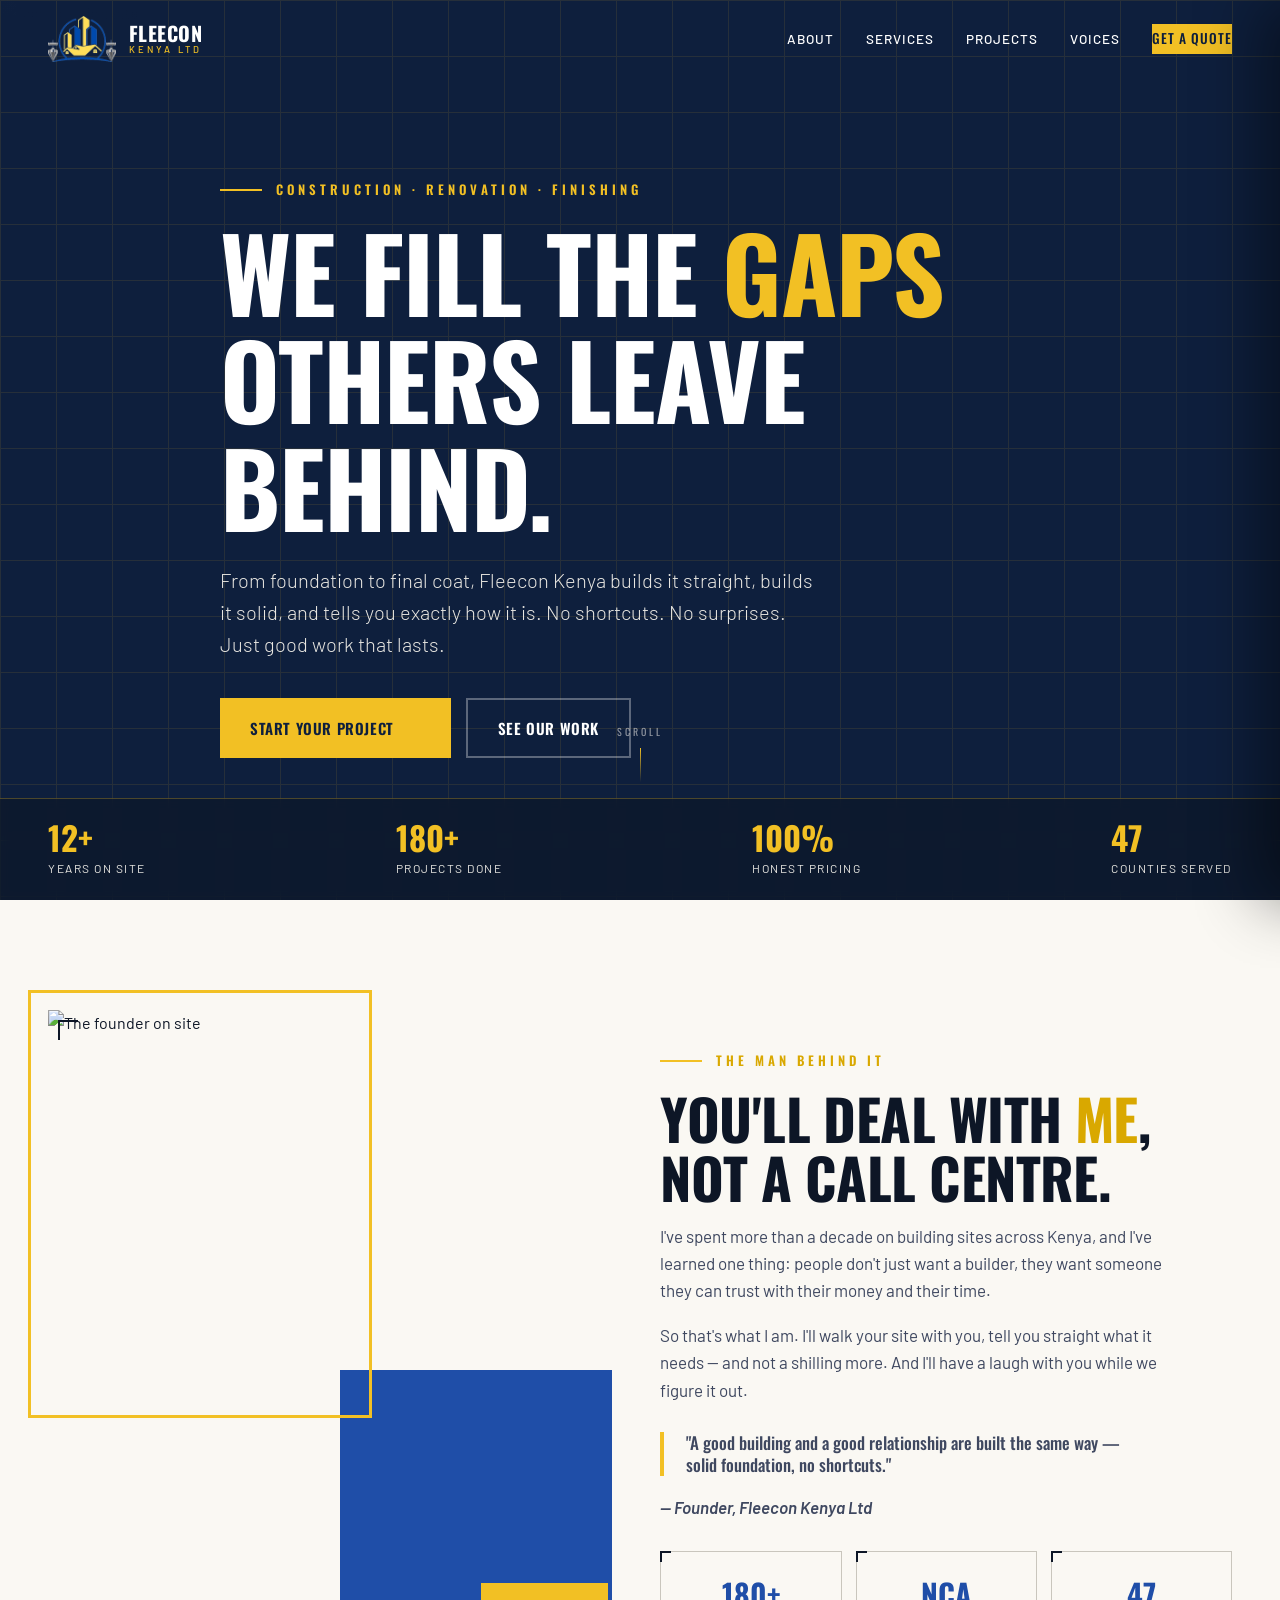
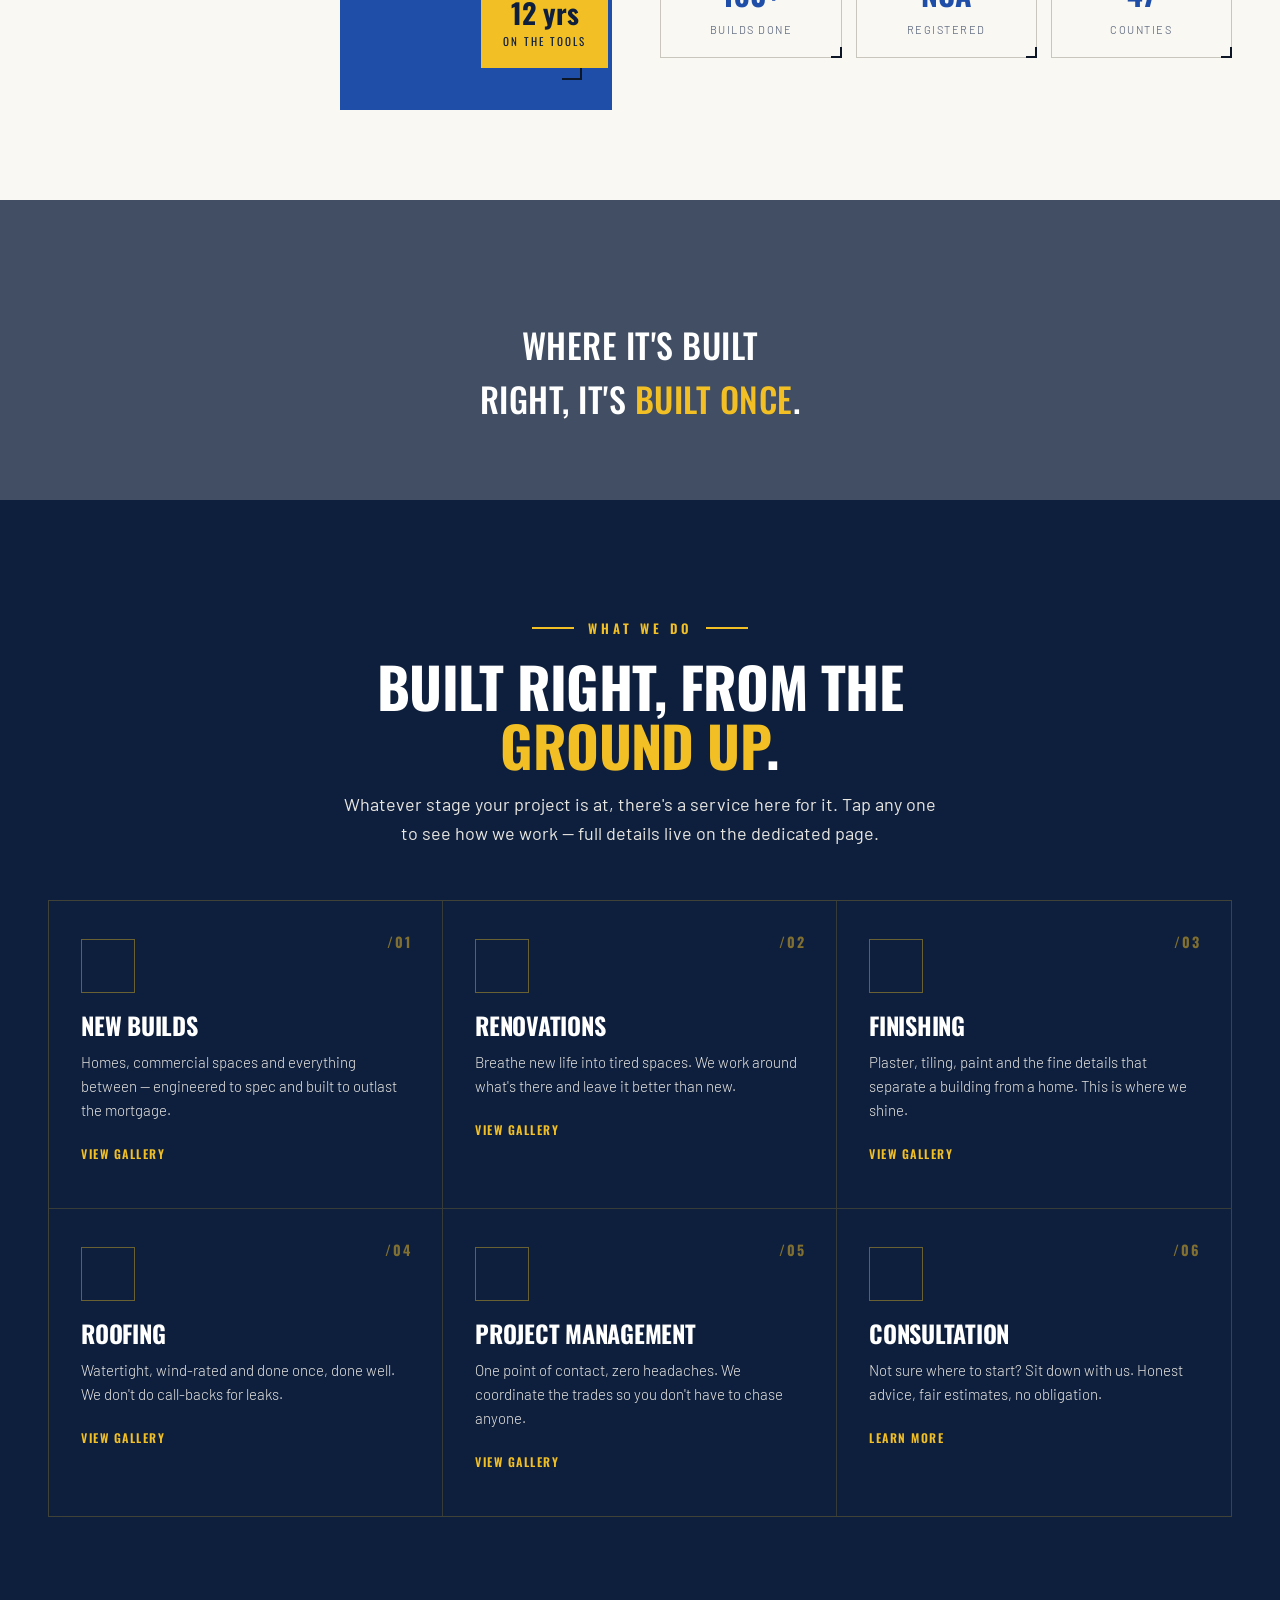
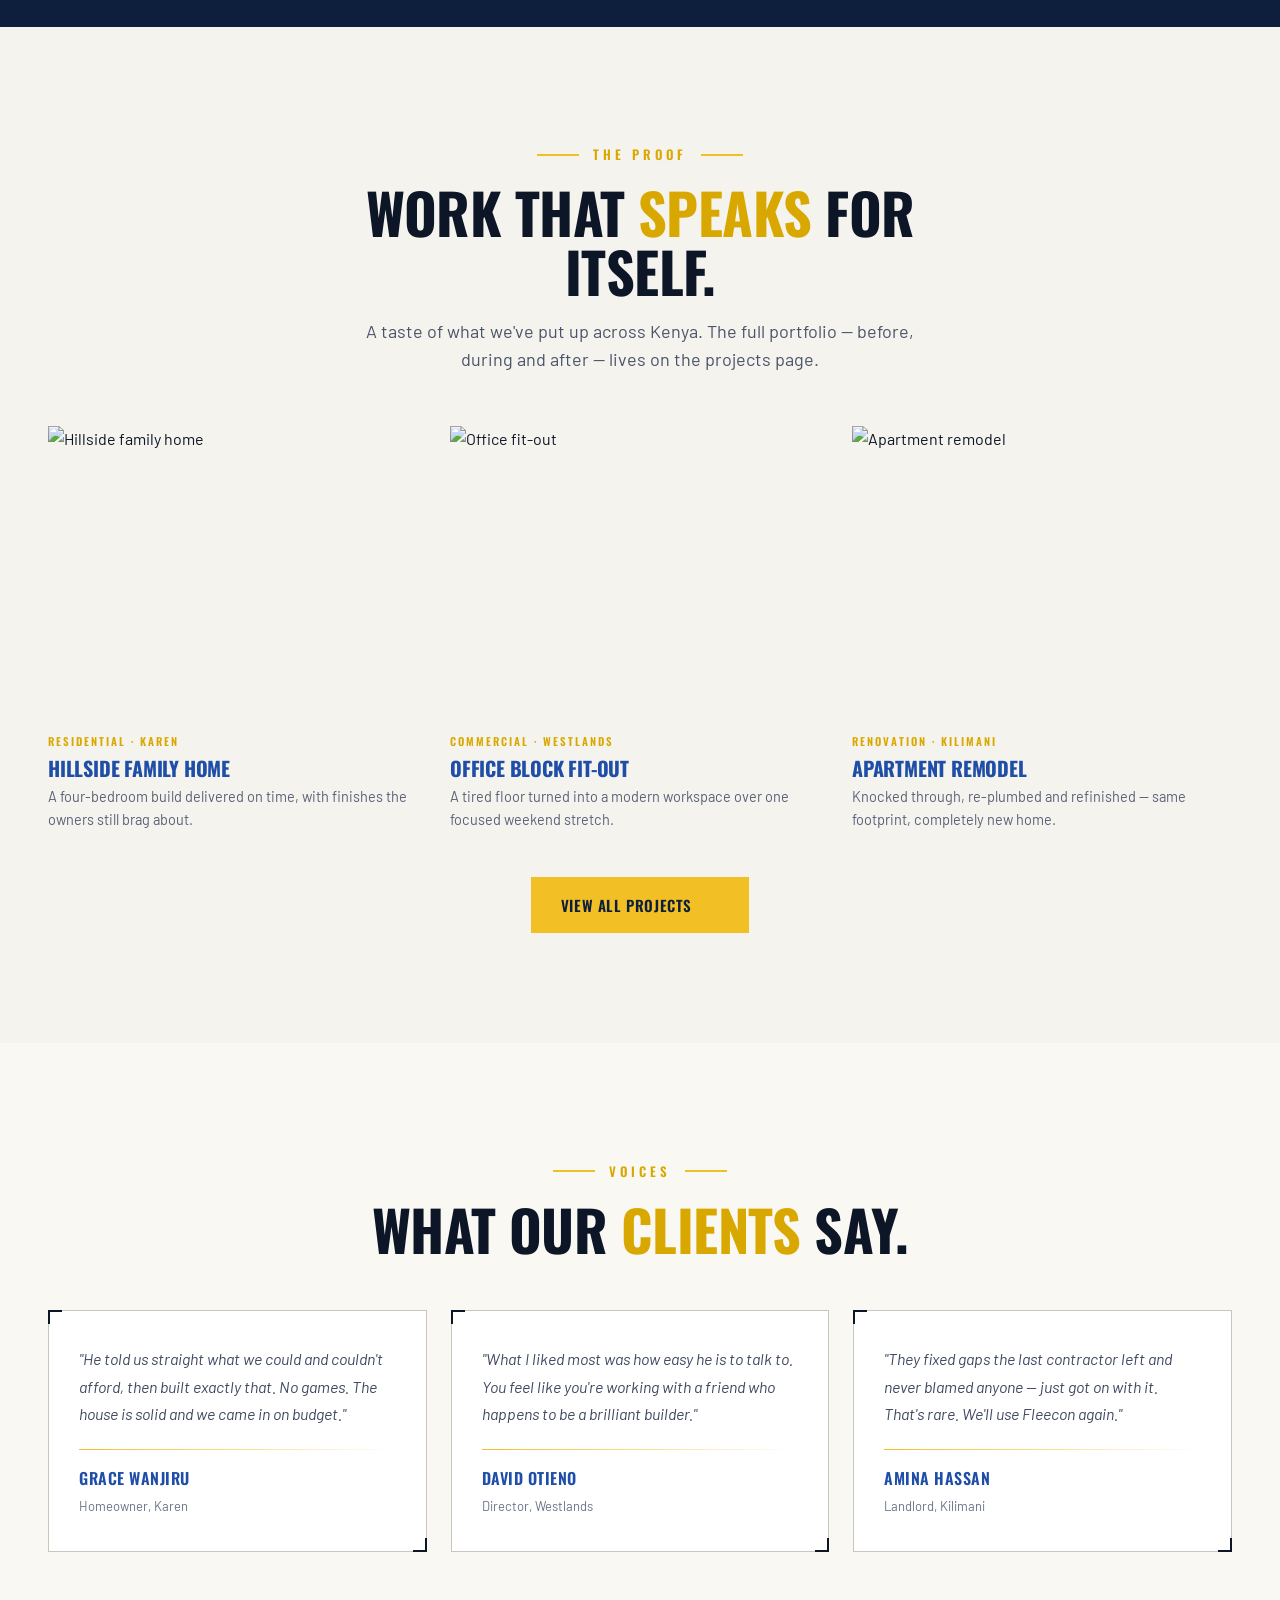
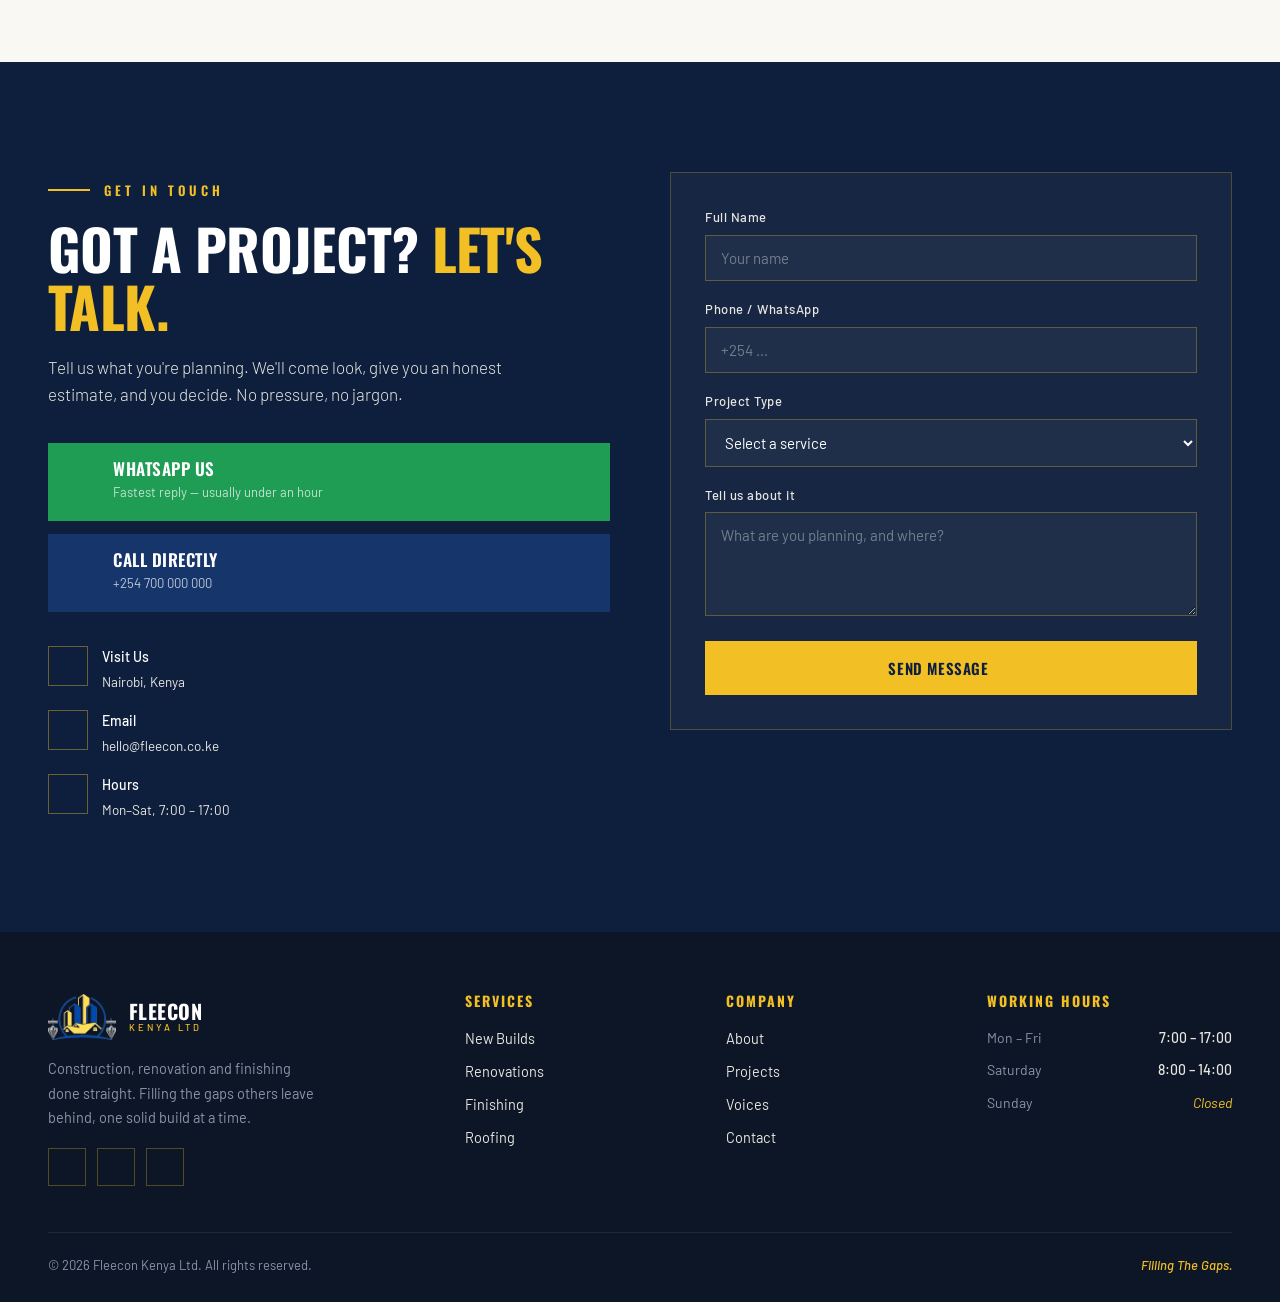
==== index.html @ 3cc04056 "Initial commit: landing page + new-builds service page" ====
<!DOCTYPE html>
<html lang="en">
<head>
  <meta charset="UTF-8">
  <meta name="viewport" content="width=device-width, initial-scale=1.0">
  <title>Fleecon Kenya Ltd — Filling The Gaps</title>
  <meta name="description" content="Fleecon Kenya Ltd — construction, renovation and finishing contractors across Kenya. We fill the gaps others leave behind.">

  <link rel="icon" type="image/png" href="assets/images/logo/logo-emblem.png">

  <!-- Fonts -->
  <link rel="preconnect" href="https://fonts.googleapis.com">
  <link rel="preconnect" href="https://fonts.gstatic.com" crossorigin>
  <link href="https://fonts.googleapis.com/css2?family=Oswald:wght@400;500;600;700&family=Barlow:ital,wght@0,300;0,400;0,500;0,600;1,400;1,500&display=swap" rel="stylesheet">

  <!-- Stylesheets -->
  <link rel="stylesheet" href="assets/css/main.css">
  <link rel="stylesheet" href="assets/css/home.css">
  <link rel="stylesheet" href="assets/css/form.css">
</head>
<body>

<!-- ============ NAV ============ -->
<header id="hdr">
  <nav class="nav">
    <a href="index.html" class="logo">
      <img src="assets/images/logo/logo-emblem.png" alt="Fleecon Kenya Ltd">
      <span class="logo-txt">Fleecon<span>Kenya Ltd</span></span>
    </a>
    <div class="nav-links">
      <a href="#about">About</a>
      <a href="#services">Services</a>
      <a href="#projects">Projects</a>
      <a href="#testimonials">Voices</a>
      <a href="#contact" class="nav-cta">Get a Quote</a>
    </div>
    <button class="burger" id="burger" aria-label="Menu"><i data-lucide="menu"></i></button>
  </nav>
</header>

<!-- ============ MOBILE MENU ============ -->
<div class="mobile-menu" id="mm">
  <button class="close" id="mmClose" aria-label="Close"><i data-lucide="x"></i></button>
  <a href="#about">About</a>
  <a href="#services">Services</a>
  <a href="#projects">Projects</a>
  <a href="#testimonials">Voices</a>
  <a href="#contact">Get a Quote</a>
  <p class="mm-tag">"Filling the gaps."</p>
</div>

<!-- ============ HERO ============ -->
<section class="hero">
  <div class="hero-bg">
    <img src="https://images.unsplash.com/photo-1503387762-592deb58ef4e?q=80&w=2000&auto=format&fit=crop" alt="Construction site">
  </div>
  <div class="hero-grid"></div>
  <div class="wrap hero-inner">
    <span class="eyebrow light reveal">Construction · Renovation · Finishing</span>
    <h1 class="reveal">We fill the <em>gaps</em> others leave behind.</h1>
    <p class="reveal">From foundation to final coat, Fleecon Kenya builds it straight, builds it solid, and tells you exactly how it is. No shortcuts. No surprises. Just good work that lasts.</p>
    <div class="hero-actions reveal">
      <a href="#contact" class="btn btn-gold">Start Your Project <i data-lucide="arrow-right" style="width:17px;height:17px"></i></a>
      <a href="#projects" class="btn btn-ghost">See Our Work</a>
    </div>
  </div>
  <div class="scroll-ind"><span>Scroll</span><i></i></div>
  <div class="hero-stats">
    <div class="wrap">
      <div class="stat"><b>12+</b><span>Years on site</span></div>
      <div class="stat"><b>180+</b><span>Projects done</span></div>
      <div class="stat"><b>100%</b><span>Honest pricing</span></div>
      <div class="stat"><b>47</b><span>Counties served</span></div>
    </div>
  </div>
</section>

<!-- ============ ABOUT ============ -->
<section class="about" id="about">
  <div class="wrap">
    <div class="about-grid">
      <div class="about-photo reveal">
        <div class="corner-frame">
          <img src="https://images.unsplash.com/photo-1581092580497-e0d23cbdf1dc?q=80&w=900&auto=format&fit=crop" alt="The founder on site">
        </div>
        <div class="about-badge"><b>12 yrs</b><span>On the tools</span></div>
      </div>
      <div class="about-text reveal">
        <span class="eyebrow">The Man Behind It</span>
        <h2 class="sec-title">You'll deal with <em>me</em>, not a call centre.</h2>
        <p>I've spent more than a decade on building sites across Kenya, and I've learned one thing: people don't just want a builder, they want someone they can trust with their money and their time.</p>
        <p>So that's what I am. I'll walk your site with you, tell you straight what it needs — and not a shilling more. And I'll have a laugh with you while we figure it out.</p>
        <p class="quote">"A good building and a good relationship are built the same way — solid foundation, no shortcuts."</p>
        <p class="sign">— Founder, Fleecon Kenya Ltd</p>
        <div class="about-stats">
          <div class="about-stat"><b>180+</b><span>Builds done</span></div>
          <div class="about-stat"><b>NCA</b><span>Registered</span></div>
          <div class="about-stat"><b>47</b><span>Counties</span></div>
        </div>
      </div>
    </div>
  </div>
</section>

<!-- ============ PARALLAX QUOTE ============ -->
<div class="parallax">
  <div class="parallax-inner">
    <i data-lucide="hard-hat" class="orn" style="width:30px;height:30px"></i>
    <p>Where it's built right, it's <em>built once</em>.</p>
  </div>
</div>

<!-- ============ SERVICES ============ -->
<section class="services" id="services">
  <div class="wrap">
    <div class="sec-head center reveal">
      <span class="eyebrow center light">What We Do</span>
      <h2 class="sec-title">Built right, from the <em>ground up</em>.</h2>
      <p class="sec-lead">Whatever stage your project is at, there's a service here for it. Tap any one to see how we work — full details live on the dedicated page.</p>
    </div>
    <div class="svc-grid">
      <a href="services/new-builds.html" class="svc reveal">
        <div class="svc-photo" style="background-image:url('https://images.unsplash.com/photo-1503387762-592deb58ef4e?q=80&w=900&auto=format&fit=crop')"></div>
        <div class="svc-num">/01</div>
        <div class="svc-inner"><div class="svc-icon"><i data-lucide="building-2"></i></div><h3>New Builds</h3><p>Homes, commercial spaces and everything between — engineered to spec and built to outlast the mortgage.</p><span class="svc-link">View Gallery <i data-lucide="arrow-right" style="width:14px;height:14px"></i></span></div>
      </a>
      <a href="services/renovations.html" class="svc reveal">
        <div class="svc-photo" style="background-image:url('https://images.unsplash.com/photo-1581094794329-c8112a89af12?q=80&w=900&auto=format&fit=crop')"></div>
        <div class="svc-num">/02</div>
        <div class="svc-inner"><div class="svc-icon"><i data-lucide="hammer"></i></div><h3>Renovations</h3><p>Breathe new life into tired spaces. We work around what's there and leave it better than new.</p><span class="svc-link">View Gallery <i data-lucide="arrow-right" style="width:14px;height:14px"></i></span></div>
      </a>
      <a href="services/finishing.html" class="svc reveal">
        <div class="svc-photo" style="background-image:url('https://images.unsplash.com/photo-1600585154340-be6161a56a0c?q=80&w=900&auto=format&fit=crop')"></div>
        <div class="svc-num">/03</div>
        <div class="svc-inner"><div class="svc-icon"><i data-lucide="paint-roller"></i></div><h3>Finishing</h3><p>Plaster, tiling, paint and the fine details that separate a building from a home. This is where we shine.</p><span class="svc-link">View Gallery <i data-lucide="arrow-right" style="width:14px;height:14px"></i></span></div>
      </a>
      <a href="services/roofing.html" class="svc reveal">
        <div class="svc-photo" style="background-image:url('https://images.unsplash.com/photo-1632759145351-1d592919f522?q=80&w=900&auto=format&fit=crop')"></div>
        <div class="svc-num">/04</div>
        <div class="svc-inner"><div class="svc-icon"><i data-lucide="home"></i></div><h3>Roofing</h3><p>Watertight, wind-rated and done once, done well. We don't do call-backs for leaks.</p><span class="svc-link">View Gallery <i data-lucide="arrow-right" style="width:14px;height:14px"></i></span></div>
      </a>
      <a href="services/project-management.html" class="svc reveal">
        <div class="svc-photo" style="background-image:url('https://images.unsplash.com/photo-1454165804606-c3d57bc86b40?q=80&w=900&auto=format&fit=crop')"></div>
        <div class="svc-num">/05</div>
        <div class="svc-inner"><div class="svc-icon"><i data-lucide="clipboard-list"></i></div><h3>Project Management</h3><p>One point of contact, zero headaches. We coordinate the trades so you don't have to chase anyone.</p><span class="svc-link">View Gallery <i data-lucide="arrow-right" style="width:14px;height:14px"></i></span></div>
      </a>
      <a href="services/consultation.html" class="svc reveal">
        <div class="svc-photo" style="background-image:url('https://images.unsplash.com/photo-1581092160562-40aa08e78837?q=80&w=900&auto=format&fit=crop')"></div>
        <div class="svc-num">/06</div>
        <div class="svc-inner"><div class="svc-icon"><i data-lucide="message-circle"></i></div><h3>Consultation</h3><p>Not sure where to start? Sit down with us. Honest advice, fair estimates, no obligation.</p><span class="svc-link">Learn More <i data-lucide="arrow-right" style="width:14px;height:14px"></i></span></div>
      </a>
    </div>
  </div>
</section>

<!-- ============ PROJECTS ============ -->
<section class="projects" id="projects">
  <div class="wrap">
    <div class="sec-head center reveal">
      <span class="eyebrow center">The Proof</span>
      <h2 class="sec-title">Work that <em>speaks</em> for itself.</h2>
      <p class="sec-lead">A taste of what we've put up across Kenya. The full portfolio — before, during and after — lives on the projects page.</p>
    </div>
    <div class="proj-grid">
      <div class="proj reveal">
        <div class="proj-img">
          <img src="https://images.unsplash.com/photo-1486718448742-163732cd1544?q=80&w=900&auto=format&fit=crop" alt="Hillside family home">
          <span class="cm tl"></span><span class="cm tr"></span>
          <div class="ov"><span>Residential · Karen</span><h4>Hillside Family Home</h4></div>
        </div>
        <div class="proj-cap"><span>Residential · Karen</span><h4>Hillside Family Home</h4><p>A four-bedroom build delivered on time, with finishes the owners still brag about.</p></div>
      </div>
      <div class="proj reveal">
        <div class="proj-img">
          <img src="https://images.unsplash.com/photo-1497366216548-37526070297c?q=80&w=900&auto=format&fit=crop" alt="Office fit-out">
          <span class="cm tl"></span><span class="cm tr"></span>
          <div class="ov"><span>Commercial · Westlands</span><h4>Office Block Fit-Out</h4></div>
        </div>
        <div class="proj-cap"><span>Commercial · Westlands</span><h4>Office Block Fit-Out</h4><p>A tired floor turned into a modern workspace over one focused weekend stretch.</p></div>
      </div>
      <div class="proj reveal">
        <div class="proj-img">
          <img src="https://images.unsplash.com/photo-1600585154340-be6161a56a0c?q=80&w=900&auto=format&fit=crop" alt="Apartment remodel">
          <span class="cm tl"></span><span class="cm tr"></span>
          <div class="ov"><span>Renovation · Kilimani</span><h4>Apartment Remodel</h4></div>
        </div>
        <div class="proj-cap"><span>Renovation · Kilimani</span><h4>Apartment Remodel</h4><p>Knocked through, re-plumbed and refinished — same footprint, completely new home.</p></div>
      </div>
    </div>
    <div class="proj-more reveal">
      <a href="projects/index.html" class="btn btn-gold">View All Projects <i data-lucide="arrow-right" style="width:17px;height:17px"></i></a>
    </div>
  </div>
</section>

<!-- ============ TESTIMONIALS ============ -->
<section class="testi" id="testimonials">
  <div class="wrap">
    <div class="sec-head center reveal">
      <span class="eyebrow center">Voices</span>
      <h2 class="sec-title">What our <em>clients</em> say.</h2>
    </div>
    <div class="testi-grid">
      <div class="testi-card reveal">
        <i data-lucide="quote" class="testi-q"></i>
        <p class="txt">"He told us straight what we could and couldn't afford, then built exactly that. No games. The house is solid and we came in on budget."</p>
        <div class="testi-div"></div>
        <div class="who"><b>Grace Wanjiru</b><span>Homeowner, Karen</span></div>
      </div>
      <div class="testi-card reveal">
        <i data-lucide="quote" class="testi-q"></i>
        <p class="txt">"What I liked most was how easy he is to talk to. You feel like you're working with a friend who happens to be a brilliant builder."</p>
        <div class="testi-div"></div>
        <div class="who"><b>David Otieno</b><span>Director, Westlands</span></div>
      </div>
      <div class="testi-card reveal">
        <i data-lucide="quote" class="testi-q"></i>
        <p class="txt">"They fixed gaps the last contractor left and never blamed anyone — just got on with it. That's rare. We'll use Fleecon again."</p>
        <div class="testi-div"></div>
        <div class="who"><b>Amina Hassan</b><span>Landlord, Kilimani</span></div>
      </div>
    </div>
  </div>
</section>

<!-- ============ CONTACT ============ -->
<section class="contact" id="contact">
  <div class="wrap">
    <div class="contact-grid">
      <div class="reveal">
        <span class="eyebrow light">Get In Touch</span>
        <h2 class="sec-title">Got a project? <em>Let's talk.</em></h2>
        <p class="contact-lead">Tell us what you're planning. We'll come look, give you an honest estimate, and you decide. No pressure, no jargon.</p>
        <div class="quick">
          <a href="https://wa.me/254700000000" class="wa">
            <i data-lucide="message-circle" style="width:28px;height:28px"></i>
            <div><b>WhatsApp Us</b><span>Fastest reply — usually under an hour</span></div>
          </a>
          <a href="tel:+254700000000" class="call">
            <i data-lucide="phone" style="width:28px;height:28px"></i>
            <div><b>Call Directly</b><span>+254 700 000 000</span></div>
          </a>
        </div>
        <div class="contact-info">
          <div class="ci"><div class="ci-ic"><i data-lucide="map-pin" style="width:17px;height:17px"></i></div><div><b>Visit Us</b><span>Nairobi, Kenya</span></div></div>
          <div class="ci"><div class="ci-ic"><i data-lucide="mail" style="width:17px;height:17px"></i></div><div><b>Email</b><span>hello@fleecon.co.ke</span></div></div>
          <div class="ci"><div class="ci-ic"><i data-lucide="clock" style="width:17px;height:17px"></i></div><div><b>Hours</b><span>Mon–Sat, 7:00 – 17:00</span></div></div>
        </div>
      </div>
      <div class="reveal">
        <form class="form" id="form">
          <div class="form-row"><label>Full Name</label><input type="text" name="name" placeholder="Your name" required></div>
          <div class="form-row"><label>Phone / WhatsApp</label><input type="tel" name="phone" placeholder="+254 ..." required></div>
          <div class="form-row"><label>Project Type</label>
            <select name="service" required>
              <option value="">Select a service</option>
              <option>New Build</option>
              <option>Renovation</option>
              <option>Finishing</option>
              <option>Roofing</option>
              <option>Project Management</option>
              <option>Just need advice</option>
            </select>
          </div>
          <div class="form-row"><label>Tell us about it</label><textarea name="message" placeholder="What are you planning, and where?"></textarea></div>
          <button type="submit">Send Message <i data-lucide="send" style="width:16px;height:16px"></i></button>
          <div class="form-ok" id="formOk"><i data-lucide="check-circle"></i><p>Message received. We'll be in touch shortly.</p></div>
        </form>
      </div>
    </div>
  </div>
</section>

<!-- ============ FOOTER ============ -->
<footer>
  <div class="wrap">
    <div class="foot-grid">
      <div class="foot-brand">
        <a href="index.html" class="logo"><img src="assets/images/logo/logo-emblem.png" alt="Fleecon Kenya Ltd"><span class="logo-txt">Fleecon<span>Kenya Ltd</span></span></a>
        <p>Construction, renovation and finishing done straight. Filling the gaps others leave behind, one solid build at a time.</p>
        <div class="socials">
          <a href="#" aria-label="Facebook"><i data-lucide="facebook" style="width:16px;height:16px"></i></a>
          <a href="#" aria-label="Instagram"><i data-lucide="instagram" style="width:16px;height:16px"></i></a>
          <a href="#" aria-label="WhatsApp"><i data-lucide="message-circle" style="width:16px;height:16px"></i></a>
        </div>
      </div>
      <div class="foot-col"><h5>Services</h5>
        <a href="services/new-builds.html">New Builds</a>
        <a href="services/renovations.html">Renovations</a>
        <a href="services/finishing.html">Finishing</a>
        <a href="services/roofing.html">Roofing</a>
      </div>
      <div class="foot-col"><h5>Company</h5>
        <a href="#about">About</a>
        <a href="projects/index.html">Projects</a>
        <a href="#testimonials">Voices</a>
        <a href="#contact">Contact</a>
      </div>
      <div class="foot-col"><h5>Working Hours</h5>
        <ul class="hours">
          <li><span>Mon – Fri</span><b>7:00 – 17:00</b></li>
          <li><span>Saturday</span><b>8:00 – 14:00</b></li>
          <li><span>Sunday</span><em>Closed</em></li>
        </ul>
      </div>
    </div>
    <div class="foot-bottom"><span>© 2026 Fleecon Kenya Ltd. All rights reserved.</span><em>Filling The Gaps.</em></div>
  </div>
</footer>

<button class="totop" id="totop" aria-label="Back to top"><i data-lucide="chevron-up"></i></button>

<!-- Scripts -->
<script src="https://unpkg.com/lucide@latest"></script>
<script src="assets/js/main.js"></script>
<script src="assets/js/form.js"></script>
</body>
</html>
---- assets/css/main.css ----
/* ==========================================================================
   Fleecon Kenya Ltd — main.css
   Shared site styles: variables, reset, typography, nav, footer, buttons,
   shared utilities, base responsive.
   Loaded by every page. Page-specific styles live in their own files.
   ========================================================================== */

/* ---------- 1. Design tokens ---------- */
:root{
  /* Brand colours — pulled from the logo */
  --navy:#1f4ea8;
  --navy-deep:#0e1f3d;
  --navy-mid:#16356b;
  --gold:#f2c024;
  --gold-deep:#d9a800;

  /* Neutrals */
  --concrete:#e8e6e1;
  --concrete-dk:#c9c6bd;
  --ink:#0d1626;
  --paper:#f5f3ee;
  --cream:#faf8f3;
  --white:#fff;
  --muted:#8b94a8;

  /* WhatsApp green — kept consistent across all CTAs */
  --wa:#1f9d55;
  --wa-deep:#178043;

  /* Typography */
  --display:'Oswald',sans-serif;
  --body:'Barlow',sans-serif;

  /* Layout */
  --wrap-max:1240px;
  --wrap-pad:28px;
  --wrap-pad-sm:20px;
  --nav-h:78px;
  --nav-h-sub:72px;
}

/* ---------- 2. Reset & base ---------- */
*{margin:0;padding:0;box-sizing:border-box}
html{scroll-behavior:smooth}
body{
  font-family:var(--body);
  color:var(--ink);
  background:var(--cream);
  line-height:1.6;
  overflow-x:hidden;
  -webkit-font-smoothing:antialiased;
}
h1,h2,h3,h4,h5{
  font-family:var(--display);
  font-weight:700;
  line-height:1.05;
  text-transform:uppercase;
  letter-spacing:-0.01em;
}
a{text-decoration:none;color:inherit}
img{display:block;max-width:100%}
button{font-family:inherit}

/* ---------- 3. Utilities ---------- */
.wrap{max-width:var(--wrap-max);margin:0 auto;padding:0 var(--wrap-pad)}

.eyebrow{
  display:inline-flex;align-items:center;gap:14px;
  color:var(--gold-deep);
  font-family:var(--display);font-weight:600;
  font-size:13px;letter-spacing:4px;text-transform:uppercase;
  margin-bottom:18px;
}
.eyebrow::before{content:"";width:42px;height:2px;background:var(--gold)}
.eyebrow.center{justify-content:center}
.eyebrow.center::after{content:"";width:42px;height:2px;background:var(--gold)}
.eyebrow.light{color:var(--gold)}

/* Corner-mark decoration — applied to bordered cards/photos */
.corner-frame{position:relative}
.corner-frame::before,
.corner-frame::after{
  content:"";position:absolute;width:18px;height:18px;
  border-color:var(--gold);z-index:3;
}
.corner-frame::before{top:10px;left:10px;border-top:2px solid;border-left:2px solid}
.corner-frame::after{bottom:10px;right:10px;border-bottom:2px solid;border-right:2px solid}

/* Section head used on every page */
.sec-head{margin-bottom:52px}
.sec-head.center{text-align:center;max-width:640px;margin-left:auto;margin-right:auto}
.sec-title{font-size:clamp(34px,5vw,56px);margin-bottom:16px}
.sec-title em{font-style:normal;color:var(--gold-deep)}
.sec-lead{font-size:18px;color:#4a5468;max-width:60ch;font-weight:400}
.sec-head.center .sec-lead{margin-left:auto;margin-right:auto}

/* Reveal-on-scroll (logic in main.js) */
.reveal{opacity:0;transform:translateY(28px);transition:.7s cubic-bezier(.2,.7,.2,1)}
.reveal.in{opacity:1;transform:none}

/* ---------- 4. Buttons ---------- */
.btn{
  display:inline-flex;align-items:center;gap:10px;
  font-family:var(--display);font-weight:600;font-size:15px;letter-spacing:.6px;
  text-transform:uppercase;
  padding:16px 30px;
  transition:.22s;cursor:pointer;border:0;
}
.btn-gold{background:var(--gold);color:var(--navy-deep)}
.btn-gold:hover{background:var(--gold-deep);transform:translateY(-2px)}
.btn-ghost{background:transparent;color:var(--white);border:2px solid rgba(255,255,255,.32)}
.btn-ghost:hover{border-color:var(--gold);color:var(--gold)}
.btn-navy{background:var(--navy-deep);color:var(--white)}
.btn-navy:hover{background:var(--ink);transform:translateY(-2px)}
.btn-wa{background:var(--wa);color:var(--white)}
.btn-wa:hover{background:var(--wa-deep);transform:translateY(-2px)}
.btn svg{transition:.2s}
.btn-gold:hover svg,
.btn-navy:hover svg{transform:translateX(4px)}

/* ---------- 5. Header / Nav ---------- */
header{position:fixed;top:0;left:0;right:0;z-index:100;transition:.4s}
header.scrolled,
header.solid{
  background:rgba(14,31,61,.96);
  backdrop-filter:blur(10px);
  box-shadow:0 1px 0 rgba(242,192,36,.18);
}
.nav{
  display:flex;align-items:center;justify-content:space-between;
  height:var(--nav-h);max-width:var(--wrap-max);margin:0 auto;
  padding:0 var(--wrap-pad);
}
.logo{display:flex;align-items:center;gap:13px;color:var(--white)}
.logo img{height:46px;width:auto}
.logo-txt{
  font-family:var(--display);font-weight:700;font-size:20px;
  letter-spacing:.5px;line-height:.95;text-transform:uppercase;
}
.logo-txt span{
  display:block;font-family:var(--body);font-weight:500;
  font-size:9.5px;letter-spacing:3px;color:var(--gold);
  text-transform:uppercase;margin-top:2px;
}
.nav-links{display:flex;align-items:center;gap:32px}
.nav-links a{
  color:var(--white);font-weight:500;font-size:13.5px;
  letter-spacing:1px;text-transform:uppercase;
  position:relative;padding:4px 0;
}
.nav-links a:not(.nav-cta)::after{
  content:"";position:absolute;left:0;bottom:0;
  width:0;height:2px;background:var(--gold);transition:.25s;
}
.nav-links a:not(.nav-cta):hover::after{width:100%}
.nav-cta{
  background:var(--gold);color:var(--navy-deep)!important;
  padding:11px 22px;font-family:var(--display);font-weight:600;
  letter-spacing:.5px;transition:.2s;
}
.nav-cta:hover{background:var(--gold-deep);transform:translateY(-1px)}
.burger{display:none;background:none;border:0;color:var(--white);cursor:pointer;padding:4px;z-index:101}

/* Mobile slide-in menu */
.mobile-menu{
  position:fixed;inset:0 0 0 auto;width:min(82vw,330px);
  background:var(--navy-deep);z-index:100;
  transform:translateX(100%);transition:.35s;
  box-shadow:-20px 0 60px rgba(0,0,0,.45);
  padding:34px;
}
.mobile-menu.open{transform:translateX(0)}
.mobile-menu .close{color:var(--concrete);background:none;border:0;cursor:pointer;margin-bottom:38px}
.mobile-menu a{
  display:block;font-family:var(--display);font-weight:600;
  font-size:22px;text-transform:uppercase;color:var(--white);
  margin-bottom:22px;transition:.2s;
}
.mobile-menu a:hover{color:var(--gold);padding-left:6px}
.mobile-menu .mm-tag{
  color:var(--gold);font-style:italic;font-size:15px;
  border-top:1px solid rgba(242,192,36,.25);
  padding-top:22px;margin-top:14px;
}

/* Sub-page nav variant (always solid, slightly shorter) */
.nav-sub .nav{height:var(--nav-h-sub)}
.nav-sub .logo img{height:42px}
.nav-sub .logo-txt{font-size:19px}

/* ---------- 6. Footer ---------- */
footer{background:var(--ink);color:var(--concrete);padding:62px 0 26px}
.foot-grid{
  display:grid;grid-template-columns:1.7fr 1fr 1fr 1.1fr;gap:38px;
  margin-bottom:46px;
}
.foot-brand .logo{margin-bottom:16px}
.foot-brand p{font-size:14.5px;color:var(--muted);max-width:34ch;line-height:1.7}
.socials{display:flex;gap:11px;margin-top:18px}
.socials a{
  width:38px;height:38px;border:1px solid rgba(242,192,36,.3);
  display:flex;align-items:center;justify-content:center;
  color:var(--gold);transition:.25s;
}
.socials a:hover{background:rgba(242,192,36,.12);border-color:var(--gold)}
.foot-col h5{font-size:14px;letter-spacing:2px;color:var(--gold);margin-bottom:18px}
.foot-col a{display:block;font-size:14.5px;color:var(--concrete);margin-bottom:10px;transition:.2s}
.foot-col a:hover{color:var(--gold);padding-left:5px}
.hours li{display:flex;justify-content:space-between;font-size:14px;margin-bottom:10px;color:var(--muted);list-style:none}
.hours li b{color:var(--concrete);font-weight:500}
.hours li em{color:var(--gold);font-style:italic}
.foot-bottom{
  border-top:1px solid rgba(255,255,255,.08);padding-top:22px;
  display:flex;justify-content:space-between;flex-wrap:wrap;gap:10px;
  font-size:13px;color:var(--muted);
}
.foot-bottom em{color:var(--gold);font-style:italic;font-weight:500}

/* ---------- 7. Back-to-top (logic in main.js) ---------- */
.totop{
  position:fixed;bottom:24px;right:24px;
  width:48px;height:48px;
  border:1px solid var(--gold);background:rgba(14,31,61,.92);
  color:var(--gold);
  display:flex;align-items:center;justify-content:center;
  cursor:pointer;z-index:90;
  opacity:0;pointer-events:none;transition:.3s;
}
.totop.show{opacity:1;pointer-events:auto}
.totop:hover{background:var(--gold);color:var(--navy-deep)}

/* ---------- 8. Responsive (shared breakpoints) ---------- */
@media(max-width:980px){
  .nav-links{display:none}
  .burger{display:block}
  .foot-grid{grid-template-columns:1fr 1fr}
}
@media(max-width:560px){
  :root{--wrap-pad:var(--wrap-pad-sm)}
  .foot-grid{grid-template-columns:1fr}
}
---- assets/css/home.css ----
/* ==========================================================================
   home.css — Landing page only.
   Hero, About, Parallax divider, Services grid (with photo-reveal hover),
   Projects, Testimonials, Contact.
   ========================================================================== */

/* ---------- Hero ---------- */
.hero{
  position:relative;min-height:100vh;display:flex;align-items:center;
  background:var(--navy-deep);overflow:hidden;
}
.hero-bg{position:absolute;inset:0;z-index:0}
.hero-bg img{width:100%;height:100%;object-fit:cover}
.hero-bg::after{
  content:"";position:absolute;inset:0;
  background:linear-gradient(105deg,
    var(--navy-deep) 0%,
    rgba(14,31,61,.92) 42%,
    rgba(14,31,61,.62) 72%,
    rgba(14,31,61,.4) 100%);
}
.hero-grid{
  position:absolute;inset:0;z-index:1;opacity:.10;
  background-image:
    linear-gradient(var(--gold) 1px,transparent 1px),
    linear-gradient(90deg,var(--gold) 1px,transparent 1px);
  background-size:56px 56px;
}
.hero-inner{position:relative;z-index:2;padding:120px 0 90px}
.hero h1{
  color:var(--white);font-size:clamp(46px,8vw,104px);font-weight:700;
  max-width:15ch;margin-bottom:24px;
}
.hero h1 em{font-style:normal;color:var(--gold)}
.hero p{
  color:var(--concrete);font-size:clamp(17px,2vw,20px);
  max-width:54ch;margin-bottom:38px;font-weight:300;line-height:1.6;
}
.hero-actions{display:flex;flex-wrap:wrap;gap:15px}

.scroll-ind{
  position:absolute;bottom:118px;left:50%;transform:translateX(-50%);
  z-index:2;display:flex;flex-direction:column;align-items:center;gap:8px;
  color:rgba(245,243,238,.55);
}
.scroll-ind span{font-family:var(--display);font-size:10px;letter-spacing:3px;text-transform:uppercase}
.scroll-ind i{width:1px;height:34px;background:linear-gradient(var(--gold),transparent);display:block}

.hero-stats{
  position:absolute;bottom:0;left:0;right:0;z-index:2;
  background:rgba(13,22,38,.6);backdrop-filter:blur(6px);
  border-top:1px solid rgba(242,192,36,.28);
}
.hero-stats .wrap{
  display:flex;justify-content:space-between;flex-wrap:wrap;gap:18px;
  padding-top:22px;padding-bottom:22px;
}
.stat b{font-family:var(--display);font-weight:700;font-size:33px;color:var(--gold);line-height:1;display:block}
.stat span{font-size:12px;letter-spacing:1.5px;text-transform:uppercase;color:var(--concrete);margin-top:5px;display:block}

/* ---------- About / The Man ---------- */
.about{padding:110px 0;background:var(--cream)}
.about-grid{display:grid;grid-template-columns:1fr 1.05fr;gap:68px;align-items:center}
.about-photo{position:relative}
.about-photo .corner-frame{overflow:hidden}
.about-photo img{width:100%;aspect-ratio:4/5;object-fit:cover;position:relative;z-index:2}
.about-photo::before{
  content:"";position:absolute;top:-20px;left:-20px;
  width:62%;height:62%;border:3px solid var(--gold);z-index:1;
}
.about-photo::after{
  content:"";position:absolute;bottom:-20px;right:-20px;
  width:50%;height:50%;background:var(--navy);z-index:0;
}
.about-badge{
  position:absolute;bottom:22px;right:-16px;z-index:4;
  background:var(--gold);color:var(--navy-deep);
  padding:16px 22px;font-family:var(--display);text-align:center;
}
.about-badge b{display:block;font-size:28px;font-weight:700;line-height:1}
.about-badge span{font-size:11px;letter-spacing:2px;text-transform:uppercase}
.about-text p{font-size:17px;color:#3f4860;margin-bottom:18px;max-width:52ch}

.quote{
  font-family:var(--display);font-weight:500;font-size:23px;color:var(--navy);
  border-left:4px solid var(--gold);padding-left:22px;margin:28px 0 14px;
  line-height:1.3;text-transform:none;
}
.sign{font-style:italic;color:var(--gold-deep);font-weight:600;font-size:16px}

.about-stats{display:flex;gap:14px;margin-top:30px}
.about-stat{
  flex:1;border:1px solid var(--concrete-dk);padding:18px;
  text-align:center;position:relative;
}
.about-stat::before,
.about-stat::after{content:"";position:absolute;width:9px;height:9px;border-color:var(--gold)}
.about-stat::before{top:-1px;left:-1px;border-top:2px solid;border-left:2px solid}
.about-stat::after{bottom:-1px;right:-1px;border-bottom:2px solid;border-right:2px solid}
.about-stat b{display:block;font-family:var(--display);font-size:30px;font-weight:700;color:var(--navy)}
.about-stat span{font-size:11px;letter-spacing:1.5px;text-transform:uppercase;color:#6a7488;margin-top:3px;display:block}

/* ---------- Parallax quote divider ---------- */
.parallax{
  position:relative;height:300px;
  background-image:url('../images/hero/parallax.jpg'),
                   url('https://images.unsplash.com/photo-1581094794329-c8112a89af12?q=80&w=1600&auto=format&fit=crop');
  background-size:cover;background-position:center;background-attachment:fixed;
}
.parallax::after{content:"";position:absolute;inset:0;background:rgba(14,31,61,.78)}
.parallax-inner{
  position:absolute;inset:0;z-index:2;
  display:flex;flex-direction:column;align-items:center;justify-content:center;
  text-align:center;padding:0 24px;
}
.parallax-inner .orn{color:var(--gold);margin-bottom:14px}
.parallax-inner p{
  font-family:var(--display);font-weight:500;
  font-size:clamp(22px,3.5vw,34px);color:var(--white);
  text-transform:uppercase;letter-spacing:.5px;max-width:18ch;
}
.parallax-inner p em{font-style:normal;color:var(--gold)}
@media(max-width:768px){.parallax{background-attachment:scroll}}

/* ---------- Services (with photo-reveal hover) ---------- */
.services{padding:110px 0;background:var(--navy-deep);color:var(--white)}
.services .sec-title{color:var(--white)}
.services .sec-title em{color:var(--gold)}
.services .sec-lead{color:var(--concrete)}
.svc-grid{
  display:grid;grid-template-columns:repeat(3,1fr);gap:0;
  border:1px solid rgba(242,192,36,.22);
}
.svc{
  display:block;padding:38px 32px 42px;
  border-right:1px solid rgba(242,192,36,.18);
  border-bottom:1px solid rgba(242,192,36,.18);
  transition:.4s;position:relative;cursor:pointer;overflow:hidden;
  min-height:298px;
}
.svc:nth-child(3n){border-right:0}
.svc:nth-child(n+4){border-bottom:0}

/* Photo layer fades in on hover */
.svc-photo{
  position:absolute;inset:0;z-index:0;
  background-size:cover;background-position:center;
  opacity:0;transform:scale(1.08);
  transition:opacity .5s ease,transform 1.1s ease;
}
.svc-photo::after{
  content:"";position:absolute;inset:0;
  background:linear-gradient(180deg,rgba(14,31,61,.72),rgba(14,31,61,.9));
}
.svc-inner{position:relative;z-index:2}

.svc-icon{
  width:54px;height:54px;border:1px solid rgba(242,192,36,.4);
  display:flex;align-items:center;justify-content:center;
  margin-bottom:20px;color:var(--gold);transition:.35s;
}
.svc-num{
  position:absolute;top:30px;right:30px;z-index:2;
  font-family:var(--display);font-weight:700;font-size:14px;
  color:rgba(242,192,36,.5);letter-spacing:2px;transition:.35s;
}
.svc h3{font-size:24px;color:var(--white);margin-bottom:12px}
.svc p{font-size:15px;color:var(--concrete);font-weight:300;margin-bottom:18px}
.svc-link{
  font-family:var(--display);font-weight:600;font-size:12px;
  letter-spacing:1.5px;text-transform:uppercase;color:var(--gold);
  display:inline-flex;align-items:center;gap:7px;transition:.3s;
}
.svc::before{
  content:"";position:absolute;left:0;top:0;
  width:100%;height:4px;background:var(--gold);
  transform:scaleX(0);transform-origin:left;transition:.4s;z-index:3;
}
.svc:hover::before{transform:scaleX(1)}
.svc:hover .svc-photo{opacity:1;transform:scale(1)}
.svc:hover .svc-icon{background:var(--gold);color:var(--navy-deep)}
.svc:hover .svc-num{color:var(--gold)}
.svc:hover .svc-link{gap:12px;color:var(--gold)}

/* ---------- Projects ---------- */
.projects{padding:110px 0;background:var(--paper)}
.proj-grid{display:grid;grid-template-columns:repeat(3,1fr);gap:22px}
.proj{cursor:pointer}
.proj-img{position:relative;overflow:hidden;aspect-ratio:4/3}
.proj-img img{width:100%;height:100%;object-fit:cover;transition:.65s}
.proj-img::after{
  content:"";position:absolute;inset:0;
  background:linear-gradient(180deg,transparent 45%,rgba(14,31,61,.85));
  opacity:0;transition:.4s;
}
.proj-img .ov{
  position:absolute;left:0;bottom:0;padding:22px;z-index:2;
  opacity:0;transform:translateY(10px);transition:.4s;
}
.proj-img .ov span{color:var(--gold);font-family:var(--display);font-weight:600;font-size:11px;letter-spacing:2px;text-transform:uppercase}
.proj-img .ov h4{color:var(--white);font-size:20px;margin-top:4px}
.proj-img .cm{position:absolute;width:22px;height:22px;border-color:rgba(242,192,36,.7);z-index:3;opacity:0;transition:.4s}
.proj-img .cm.tl{top:12px;left:12px;border-top:2px solid;border-left:2px solid}
.proj-img .cm.tr{top:12px;right:12px;border-top:2px solid;border-right:2px solid}
.proj:hover .proj-img img{transform:scale(1.07)}
.proj:hover .proj-img::after,
.proj:hover .ov,
.proj:hover .cm{opacity:1}
.proj:hover .ov{transform:translateY(0)}
.proj-cap{padding-top:16px}
.proj-cap span{color:var(--gold-deep);font-family:var(--display);font-weight:600;font-size:11px;letter-spacing:2px;text-transform:uppercase}
.proj-cap h4{color:var(--navy);font-size:20px;margin:5px 0 6px}
.proj-cap p{font-size:14.5px;color:#5a6278;font-weight:400}
.proj-more{text-align:center;margin-top:46px}

/* ---------- Testimonials ---------- */
.testi{padding:110px 0;background:var(--cream)}
.testi-grid{display:grid;grid-template-columns:repeat(3,1fr);gap:24px}
.testi-card{border:1px solid var(--concrete-dk);padding:34px 30px;background:var(--white);position:relative}
.testi-card::before,
.testi-card::after{content:"";position:absolute;width:12px;height:12px;border-color:var(--gold)}
.testi-card::before{top:-1px;left:-1px;border-top:2px solid;border-left:2px solid}
.testi-card::after{bottom:-1px;right:-1px;border-bottom:2px solid;border-right:2px solid}
.testi-q{color:var(--gold);margin-bottom:16px}
.testi-card p.txt{font-size:16px;color:#3f4860;font-style:italic;line-height:1.7;margin-bottom:22px}
.testi-div{height:1px;background:linear-gradient(to right,var(--gold),transparent);margin-bottom:16px}
.testi-card .who b{font-family:var(--display);font-weight:600;font-size:16px;color:var(--navy);text-transform:uppercase;letter-spacing:.5px;display:block}
.testi-card .who span{font-size:13px;color:#6a7488}

/* ---------- Contact ---------- */
.contact{padding:110px 0;background:var(--navy-deep);color:var(--white)}
.contact-grid{display:grid;grid-template-columns:1fr 1fr;gap:60px}
.contact .sec-title{color:var(--white)}
.contact .sec-title em{color:var(--gold)}
.contact-lead{font-size:17px;color:var(--concrete);font-weight:300;margin:18px 0 34px;max-width:46ch}

.quick{display:flex;flex-direction:column;gap:13px;margin-bottom:34px}
.quick a{
  display:flex;align-items:center;gap:15px;
  padding:17px 22px;transition:.25s;color:var(--white);
}
.quick a.wa{background:var(--wa)}
.quick a.wa:hover{background:var(--wa-deep);transform:translateX(5px)}
.quick a.call{background:var(--navy-mid)}
.quick a.call:hover{background:var(--navy);transform:translateX(5px)}
.quick a b{font-family:var(--display);font-weight:600;font-size:17px;text-transform:uppercase;letter-spacing:.5px;display:block;line-height:1.1}
.quick a span{font-size:13px;color:rgba(255,255,255,.72)}

.contact-info{display:flex;flex-direction:column;gap:16px}
.ci{display:flex;align-items:flex-start;gap:14px}
.ci-ic{
  width:40px;height:40px;border:1px solid rgba(242,192,36,.4);
  display:flex;align-items:center;justify-content:center;
  color:var(--gold);flex-shrink:0;
}
.ci b{display:block;font-size:14px;color:var(--white);font-weight:500}
.ci span{font-size:13.5px;color:var(--concrete)}

/* ---------- Responsive (home-specific overrides) ---------- */
@media(max-width:980px){
  .about-grid{grid-template-columns:1fr;gap:80px}
  .svc-grid{grid-template-columns:1fr 1fr}
  .svc:nth-child(3n){border-right:1px solid rgba(242,192,36,.18)}
  .svc:nth-child(2n){border-right:0}
  .svc:nth-child(n+4){border-bottom:1px solid rgba(242,192,36,.18)}
  .svc:nth-last-child(-n+2){border-bottom:0}
  .proj-grid{grid-template-columns:1fr 1fr}
  .testi-grid{grid-template-columns:1fr}
  .contact-grid{grid-template-columns:1fr;gap:46px}
}
@media(max-width:560px){
  .svc-grid{grid-template-columns:1fr}
  .svc{border-right:0!important;border-bottom:1px solid rgba(242,192,36,.18)!important}
  .svc:last-child{border-bottom:0!important}
  /* On mobile, show service photos at low opacity by default — no hover on touch */
  .svc-photo{opacity:.35;transform:scale(1)}
  .proj-grid{grid-template-columns:1fr}
  .hero-stats .wrap{justify-content:flex-start;gap:26px}
  .stat b{font-size:26px}
  .about-photo::before,
  .about-photo::after{display:none}
}
---- assets/css/form.css ----
/* ==========================================================================
   form.css — contact form, success state.
   Currently used by the landing page contact section; future contact.html
   will reuse it.
   ========================================================================== */

.form{
  border:1px solid rgba(242,192,36,.25);padding:34px;
  background:rgba(255,255,255,.03);
}
.form-row{margin-bottom:18px}
.form label{
  display:block;font-size:13px;font-weight:500;letter-spacing:.5px;
  margin-bottom:7px;color:var(--concrete);
}
.form input,
.form select,
.form textarea{
  width:100%;
  background:rgba(255,255,255,.04);
  border:1px solid rgba(242,192,36,.3);
  color:var(--white);
  padding:13px 15px;
  font-family:var(--body);font-size:15px;
  transition:.2s;
}
.form input::placeholder,
.form textarea::placeholder{color:rgba(245,243,238,.4)}
.form input:focus,
.form select:focus,
.form textarea:focus{outline:none;border-color:var(--gold)}
.form select{cursor:pointer}
.form select option{background:var(--navy-deep)}
.form textarea{resize:vertical;min-height:104px}

.form button{
  width:100%;
  background:var(--gold);color:var(--navy-deep);
  border:0;padding:16px;
  font-family:var(--display);font-weight:600;
  font-size:15px;letter-spacing:.6px;text-transform:uppercase;
  cursor:pointer;transition:.2s;
  display:flex;align-items:center;justify-content:center;gap:9px;
}
.form button:hover{background:var(--gold-deep)}

.form-ok{
  display:none;margin-top:18px;text-align:center;padding:16px;
  border:1px solid rgba(242,192,36,.4);color:var(--gold);
}
.form-ok.show{display:block}
.form-ok p{font-style:italic;margin-top:6px}
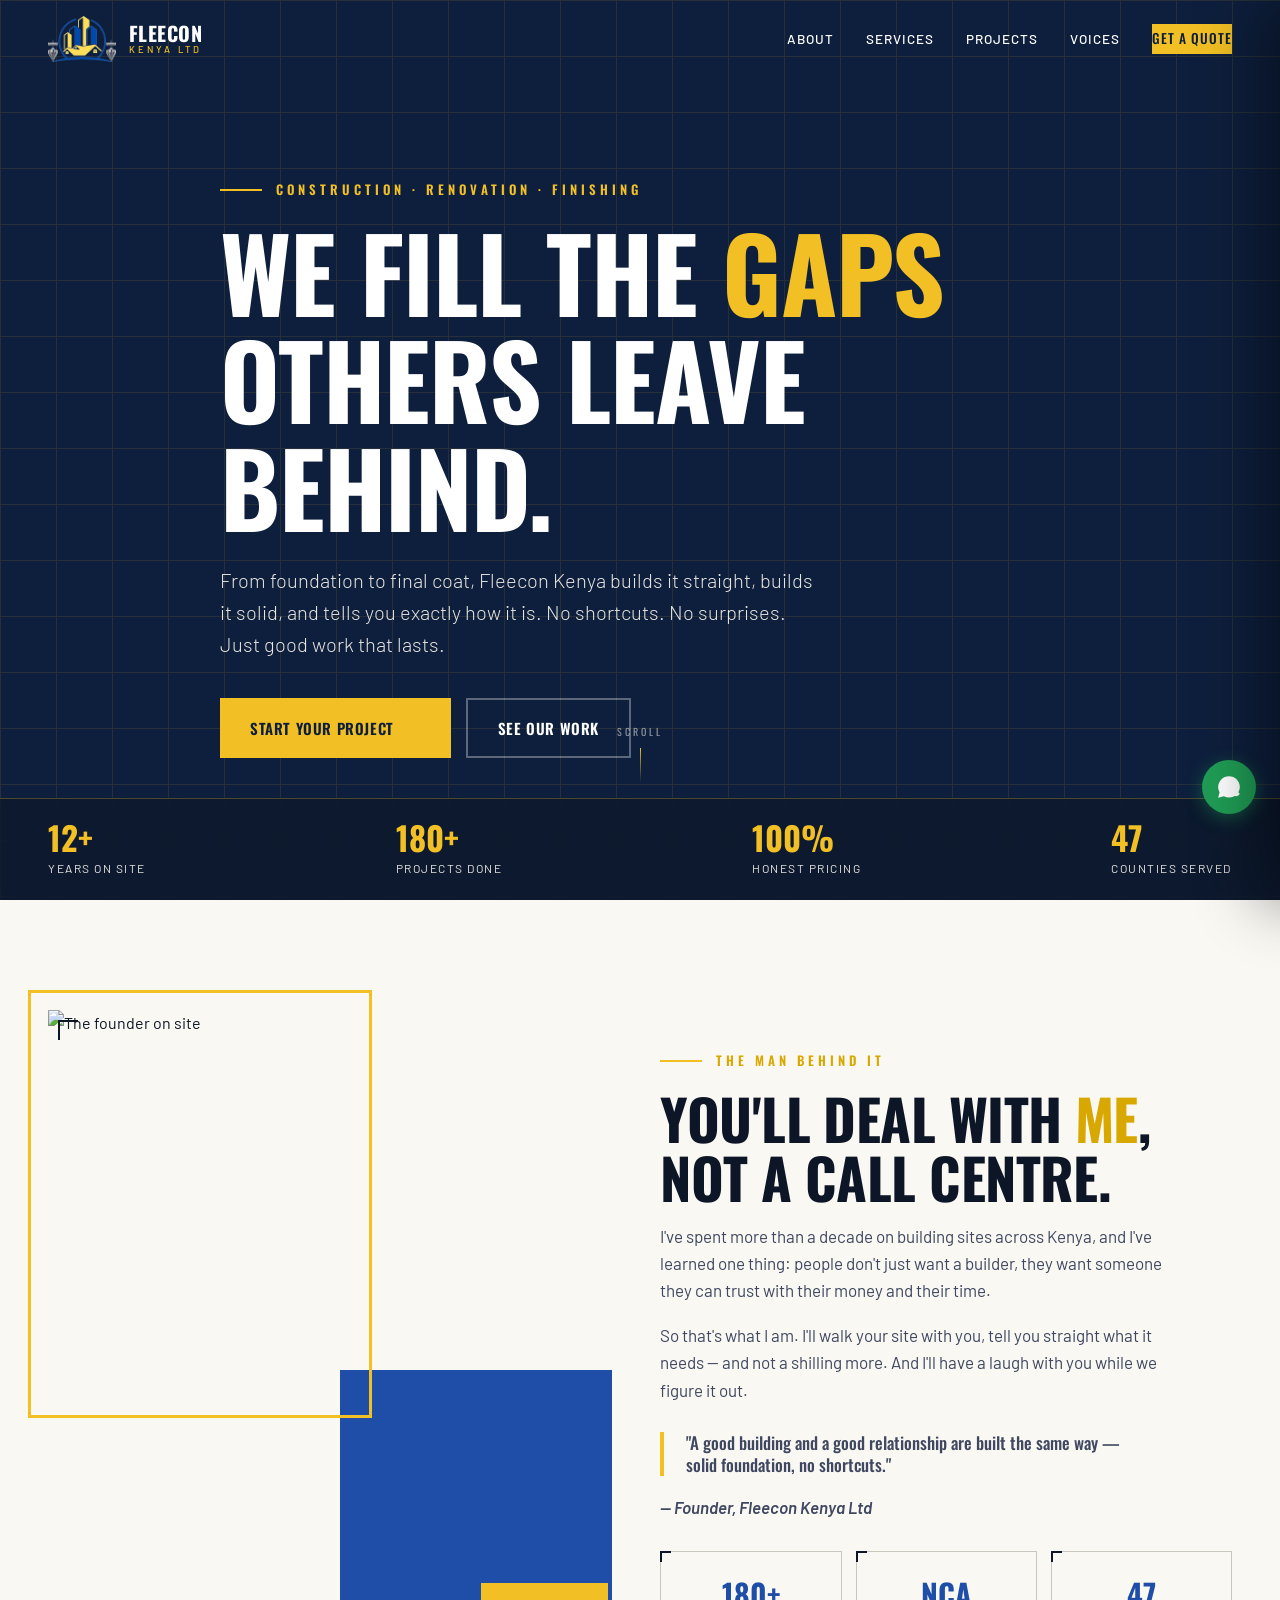
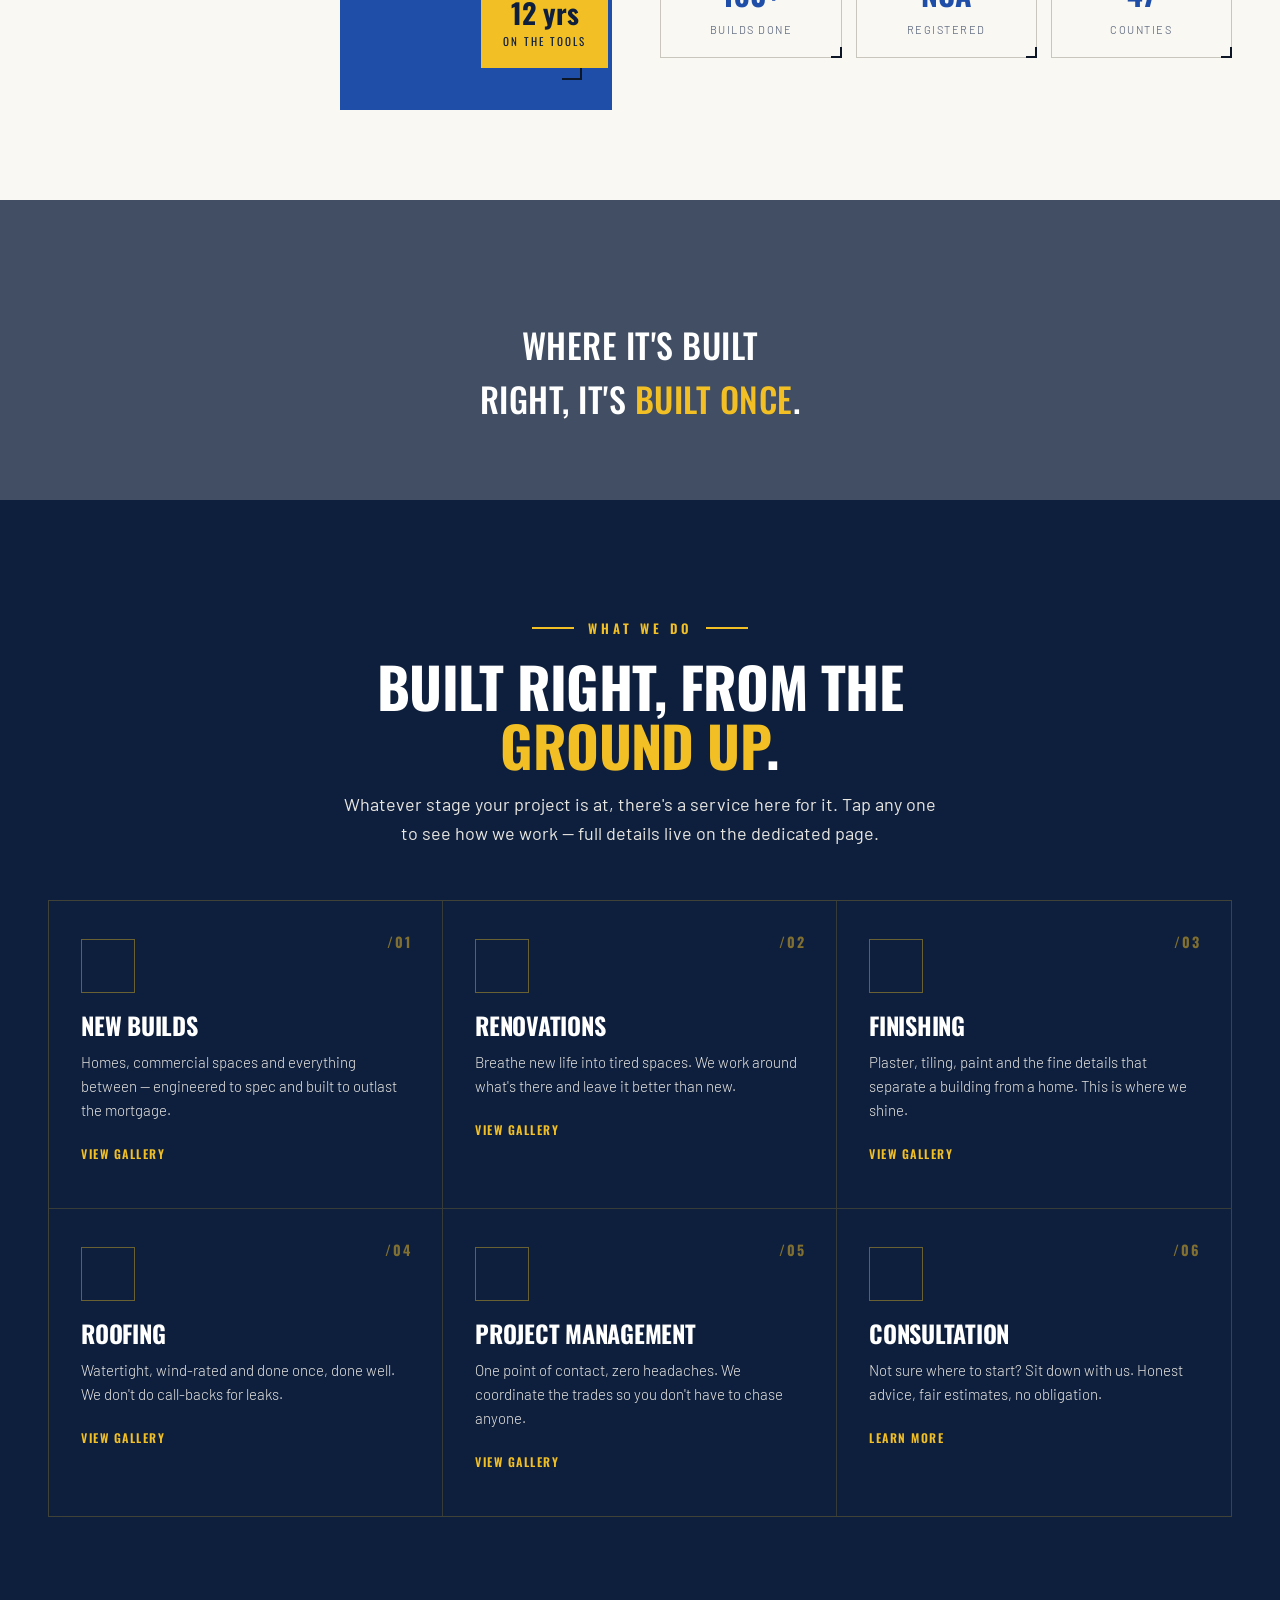
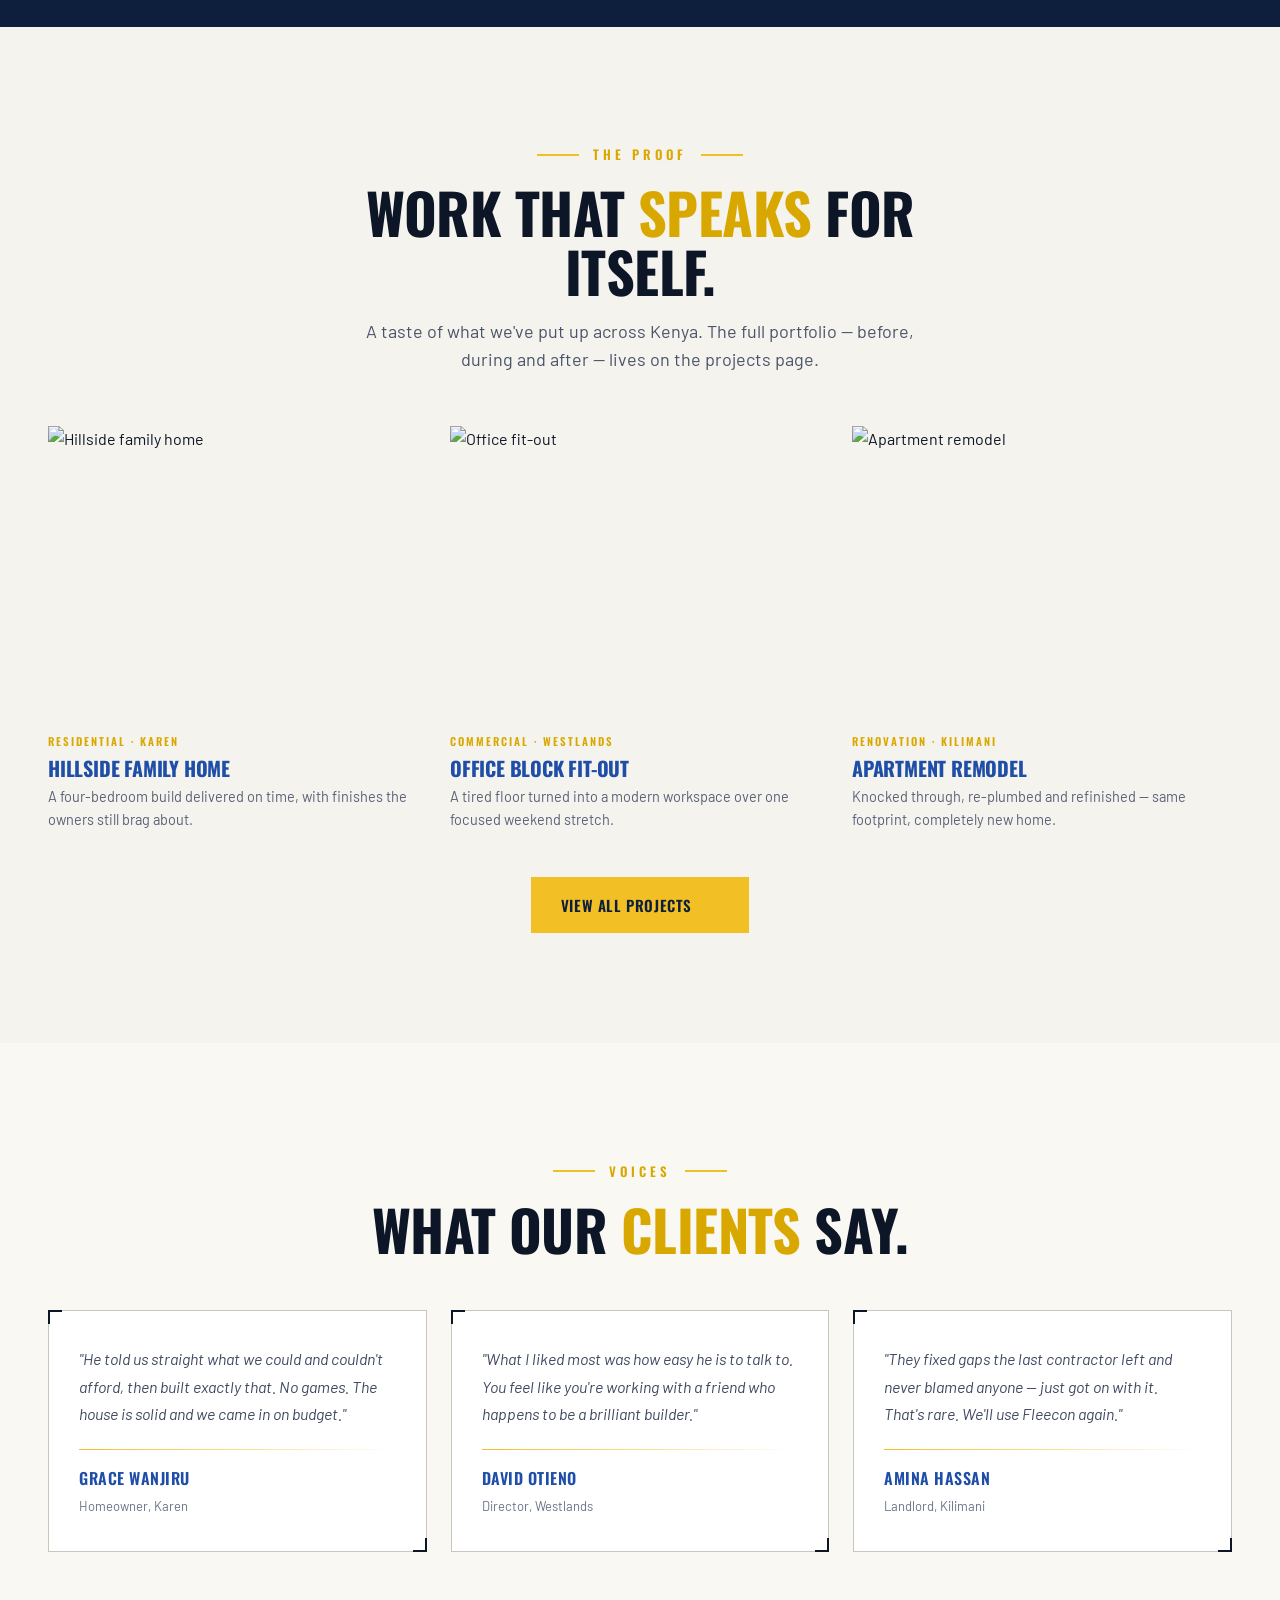
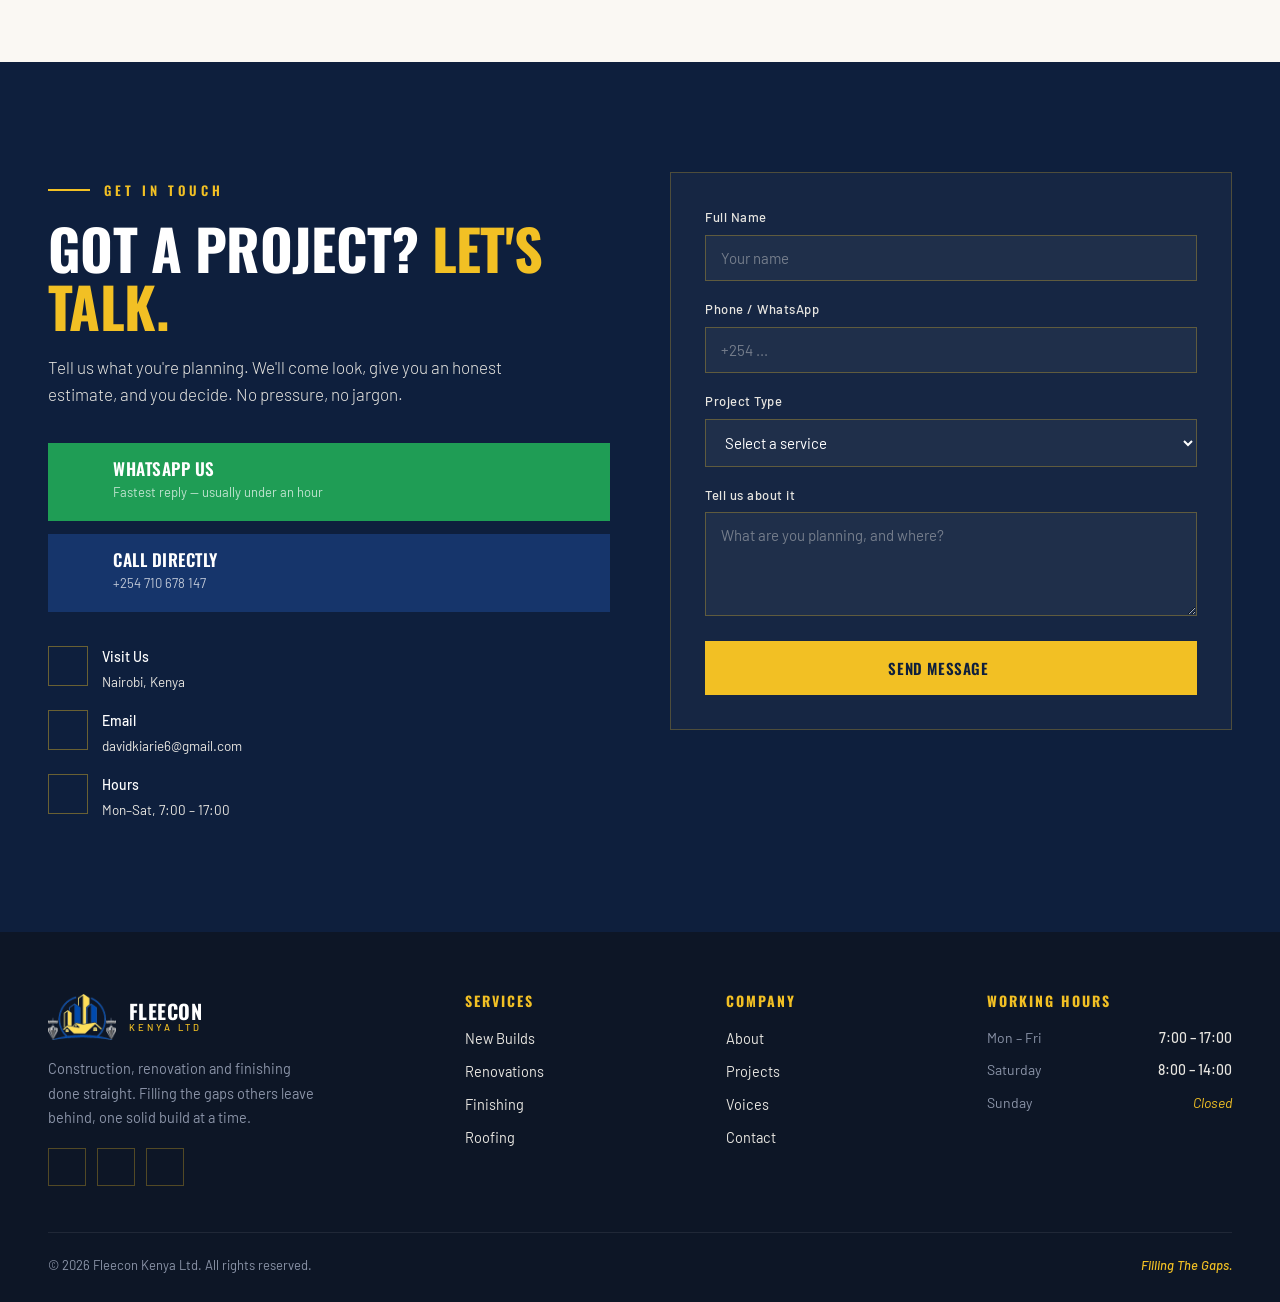
==== commit fddea862: "SEO: meta tags, Open Graph, schema markup, robots.txt, sitemap" ====
--- a/index.html
+++ b/index.html
@@ -1,12 +1,16 @@
-<!DOCTYPE html>
+﻿<!DOCTYPE html>
 <html lang="en">
 <head>
   <meta charset="UTF-8">
   <meta name="viewport" content="width=device-width, initial-scale=1.0">
-  <title>Fleecon Kenya Ltd — Filling The Gaps</title>
-  <meta name="description" content="Fleecon Kenya Ltd — construction, renovation and finishing contractors across Kenya. We fill the gaps others leave behind.">
-
-  <link rel="icon" type="image/png" href="assets/images/logo/logo-emblem.png">
+  <title>Fleecon Kenya Ltd | Construction Contractors Nairobi, Kenya</title>
+  <meta name="description" content="Fleecon Kenya Ltd - NCA-registered construction, renovation and finishing contractors in Nairobi. New builds, roofing, project management across Kenya. Call +254 710 678 147.">
+
+  <link rel="icon" type="image/x-icon" href="Favicon/favicon.ico">
+  <link rel="icon" type="image/png" sizes="32x32" href="Favicon/favicon-32x32.png">
+  <link rel="icon" type="image/png" sizes="16x16" href="Favicon/favicon-16x16.png">
+  <link rel="apple-touch-icon" sizes="180x180" href="Favicon/apple-touch-icon.png">
+  <link rel="manifest" href="Favicon/site.webmanifest">
 
   <!-- Fonts -->
   <link rel="preconnect" href="https://fonts.googleapis.com">
@@ -17,6 +21,78 @@
   <link rel="stylesheet" href="assets/css/main.css">
   <link rel="stylesheet" href="assets/css/home.css">
   <link rel="stylesheet" href="assets/css/form.css">
+  <script src="https://cdn.jsdelivr.net/npm/@emailjs/browser@4/dist/email.min.js"></script>
+  <meta property="og:title" content="Fleecon Kenya Ltd | Construction Contractors Nairobi, Kenya">
+  <meta property="og:description" content="Fleecon Kenya Ltd - NCA-registered construction, renovation and finishing contractors in Nairobi. New builds, roofing, project management across Kenya. Call +254 710 678 147.">
+  <meta property="og:type" content="website">
+  <meta property="og:url" content="https://fleecon.vercel.app/">
+  <meta property="og:image" content="https://fleecon.vercel.app/assets/images/logo/logo.png">
+  <meta name="twitter:card" content="summary_large_image">
+  <meta name="twitter:title" content="Fleecon Kenya Ltd | Construction Contractors Nairobi, Kenya">
+  <meta name="twitter:description" content="Fleecon Kenya Ltd - NCA-registered construction, renovation and finishing contractors in Nairobi. New builds, roofing, project management across Kenya. Call +254 710 678 147.">
+  <script type="application/ld+json">
+  {
+    "@context": "https://schema.org",
+    "@graph": [
+      {
+        "@type": "LocalBusiness",
+        "@id": "https://fleecon.vercel.app/#business",
+        "name": "Fleecon Kenya Ltd",
+        "alternateName": "Fleecon Kenya",
+        "description": "Construction, renovation and finishing contractors based in Nairobi, Kenya.",
+        "url": "https://fleecon.vercel.app",
+        "telephone": "+254710678147",
+        "email": "davidkiarie6@gmail.com",
+        "foundingDate": "2018",
+        "slogan": "Filling The Gaps",
+        "address": {
+          "@type": "PostalAddress",
+          "addressLocality": "Nairobi",
+          "addressCountry": "KE"
+        },
+        "geo": {
+          "@type": "GeoCoordinates",
+          "latitude": -1.286389,
+          "longitude": 36.817223
+        },
+        "areaServed": [
+          { "@type": "Country", "name": "Kenya" },
+          { "@type": "City", "name": "Nairobi" },
+          { "@type": "City", "name": "Kiambu" },
+          { "@type": "City", "name": "Naivasha" },
+          { "@type": "City", "name": "Mombasa" }
+        ],
+        "openingHoursSpecification": [
+          {
+            "@type": "OpeningHoursSpecification",
+            "dayOfWeek": ["Monday","Tuesday","Wednesday","Thursday","Friday"],
+            "opens": "07:00",
+            "closes": "17:00"
+          },
+          {
+            "@type": "OpeningHoursSpecification",
+            "dayOfWeek": "Saturday",
+            "opens": "08:00",
+            "closes": "14:00"
+          }
+        ],
+        "contactPoint": {
+          "@type": "ContactPoint",
+          "telephone": "+254710678147",
+          "contactType": "customer service",
+          "availableLanguage": ["English","Swahili"]
+        }
+      },
+      {
+        "@type": "WebSite",
+        "@id": "https://fleecon.vercel.app/#website",
+        "url": "https://fleecon.vercel.app",
+        "name": "Fleecon Kenya Ltd",
+        "publisher": { "@id": "https://fleecon.vercel.app/#business" }
+      }
+    ]
+  }
+  </script>
 </head>
 <body>
 
@@ -28,11 +104,11 @@
       <span class="logo-txt">Fleecon<span>Kenya Ltd</span></span>
     </a>
     <div class="nav-links">
-      <a href="#about">About</a>
-      <a href="#services">Services</a>
-      <a href="#projects">Projects</a>
-      <a href="#testimonials">Voices</a>
-      <a href="#contact" class="nav-cta">Get a Quote</a>
+      <a href="about.html">About</a>
+      <a href="index.html#services">Services</a>
+      <a href="projects/index.html">Projects</a>
+      <a href="index.html#testimonials">Voices</a>
+      <a href="contact.html" class="nav-cta">Get a Quote</a>
     </div>
     <button class="burger" id="burger" aria-label="Menu"><i data-lucide="menu"></i></button>
   </nav>
@@ -41,11 +117,11 @@
 <!-- ============ MOBILE MENU ============ -->
 <div class="mobile-menu" id="mm">
   <button class="close" id="mmClose" aria-label="Close"><i data-lucide="x"></i></button>
-  <a href="#about">About</a>
-  <a href="#services">Services</a>
-  <a href="#projects">Projects</a>
-  <a href="#testimonials">Voices</a>
-  <a href="#contact">Get a Quote</a>
+  <a href="about.html">About</a>
+  <a href="index.html#services">Services</a>
+  <a href="projects/index.html">Projects</a>
+  <a href="index.html#testimonials">Voices</a>
+  <a href="contact.html">Get a Quote</a>
   <p class="mm-tag">"Filling the gaps."</p>
 </div>
 
@@ -60,8 +136,8 @@
     <h1 class="reveal">We fill the <em>gaps</em> others leave behind.</h1>
     <p class="reveal">From foundation to final coat, Fleecon Kenya builds it straight, builds it solid, and tells you exactly how it is. No shortcuts. No surprises. Just good work that lasts.</p>
     <div class="hero-actions reveal">
-      <a href="#contact" class="btn btn-gold">Start Your Project <i data-lucide="arrow-right" style="width:17px;height:17px"></i></a>
-      <a href="#projects" class="btn btn-ghost">See Our Work</a>
+      <a href="contact.html" class="btn btn-gold">Start Your Project <i data-lucide="arrow-right" style="width:17px;height:17px"></i></a>
+      <a href="projects/index.html" class="btn btn-ghost">See Our Work</a>
     </div>
   </div>
   <div class="scroll-ind"><span>Scroll</span><i></i></div>
@@ -232,18 +308,18 @@
         <h2 class="sec-title">Got a project? <em>Let's talk.</em></h2>
         <p class="contact-lead">Tell us what you're planning. We'll come look, give you an honest estimate, and you decide. No pressure, no jargon.</p>
         <div class="quick">
-          <a href="https://wa.me/254700000000" class="wa">
+          <a href="https://wa.me/254710678147" class="wa">
             <i data-lucide="message-circle" style="width:28px;height:28px"></i>
             <div><b>WhatsApp Us</b><span>Fastest reply — usually under an hour</span></div>
           </a>
-          <a href="tel:+254700000000" class="call">
+          <a href="tel:+254710678147" class="call">
             <i data-lucide="phone" style="width:28px;height:28px"></i>
-            <div><b>Call Directly</b><span>+254 700 000 000</span></div>
+            <div><b>Call Directly</b><span>+254 710 678 147</span></div>
           </a>
         </div>
         <div class="contact-info">
           <div class="ci"><div class="ci-ic"><i data-lucide="map-pin" style="width:17px;height:17px"></i></div><div><b>Visit Us</b><span>Nairobi, Kenya</span></div></div>
-          <div class="ci"><div class="ci-ic"><i data-lucide="mail" style="width:17px;height:17px"></i></div><div><b>Email</b><span>hello@fleecon.co.ke</span></div></div>
+          <div class="ci"><div class="ci-ic"><i data-lucide="mail" style="width:17px;height:17px"></i></div><div><b>Email</b><span>davidkiarie6@gmail.com</span></div></div>
           <div class="ci"><div class="ci-ic"><i data-lucide="clock" style="width:17px;height:17px"></i></div><div><b>Hours</b><span>Mon–Sat, 7:00 – 17:00</span></div></div>
         </div>
       </div>
@@ -291,10 +367,10 @@
         <a href="services/roofing.html">Roofing</a>
       </div>
       <div class="foot-col"><h5>Company</h5>
-        <a href="#about">About</a>
+        <a href="about.html">About</a>
         <a href="projects/index.html">Projects</a>
-        <a href="#testimonials">Voices</a>
-        <a href="#contact">Contact</a>
+        <a href="index.html#testimonials">Voices</a>
+        <a href="contact.html">Contact</a>
       </div>
       <div class="foot-col"><h5>Working Hours</h5>
         <ul class="hours">
--- a/assets/css/main.css
+++ b/assets/css/main.css
@@ -5,16 +5,13 @@
    Loaded by every page. Page-specific styles live in their own files.
    ========================================================================== */
 
-/* ---------- 1. Design tokens ---------- */
+/* 1. Design tokens */
 :root{
-  /* Brand colours — pulled from the logo */
   --navy:#1f4ea8;
   --navy-deep:#0e1f3d;
   --navy-mid:#16356b;
   --gold:#f2c024;
   --gold-deep:#d9a800;
-
-  /* Neutrals */
   --concrete:#e8e6e1;
   --concrete-dk:#c9c6bd;
   --ink:#0d1626;
@@ -22,16 +19,10 @@
   --cream:#faf8f3;
   --white:#fff;
   --muted:#8b94a8;
-
-  /* WhatsApp green — kept consistent across all CTAs */
   --wa:#1f9d55;
   --wa-deep:#178043;
-
-  /* Typography */
   --display:'Oswald',sans-serif;
   --body:'Barlow',sans-serif;
-
-  /* Layout */
   --wrap-max:1240px;
   --wrap-pad:28px;
   --wrap-pad-sm:20px;
@@ -39,44 +30,34 @@
   --nav-h-sub:72px;
 }
 
-/* ---------- 2. Reset & base ---------- */
+/* 2. Reset & base */
 *{margin:0;padding:0;box-sizing:border-box}
 html{scroll-behavior:smooth}
 body{
-  font-family:var(--body);
-  color:var(--ink);
-  background:var(--cream);
-  line-height:1.6;
-  overflow-x:hidden;
-  -webkit-font-smoothing:antialiased;
+  font-family:var(--body);color:var(--ink);background:var(--cream);
+  line-height:1.6;overflow-x:hidden;-webkit-font-smoothing:antialiased;
 }
 h1,h2,h3,h4,h5{
-  font-family:var(--display);
-  font-weight:700;
-  line-height:1.05;
-  text-transform:uppercase;
-  letter-spacing:-0.01em;
+  font-family:var(--display);font-weight:700;
+  line-height:1.05;text-transform:uppercase;letter-spacing:-0.01em;
 }
 a{text-decoration:none;color:inherit}
 img{display:block;max-width:100%}
 button{font-family:inherit}
 
-/* ---------- 3. Utilities ---------- */
+/* 3. Utilities */
 .wrap{max-width:var(--wrap-max);margin:0 auto;padding:0 var(--wrap-pad)}
 
 .eyebrow{
   display:inline-flex;align-items:center;gap:14px;
-  color:var(--gold-deep);
-  font-family:var(--display);font-weight:600;
-  font-size:13px;letter-spacing:4px;text-transform:uppercase;
-  margin-bottom:18px;
+  color:var(--gold-deep);font-family:var(--display);font-weight:600;
+  font-size:13px;letter-spacing:4px;text-transform:uppercase;margin-bottom:18px;
 }
 .eyebrow::before{content:"";width:42px;height:2px;background:var(--gold)}
 .eyebrow.center{justify-content:center}
 .eyebrow.center::after{content:"";width:42px;height:2px;background:var(--gold)}
 .eyebrow.light{color:var(--gold)}
 
-/* Corner-mark decoration — applied to bordered cards/photos */
 .corner-frame{position:relative}
 .corner-frame::before,
 .corner-frame::after{
@@ -86,7 +67,6 @@
 .corner-frame::before{top:10px;left:10px;border-top:2px solid;border-left:2px solid}
 .corner-frame::after{bottom:10px;right:10px;border-bottom:2px solid;border-right:2px solid}
 
-/* Section head used on every page */
 .sec-head{margin-bottom:52px}
 .sec-head.center{text-align:center;max-width:640px;margin-left:auto;margin-right:auto}
 .sec-title{font-size:clamp(34px,5vw,56px);margin-bottom:16px}
@@ -94,17 +74,15 @@
 .sec-lead{font-size:18px;color:#4a5468;max-width:60ch;font-weight:400}
 .sec-head.center .sec-lead{margin-left:auto;margin-right:auto}
 
-/* Reveal-on-scroll (logic in main.js) */
 .reveal{opacity:0;transform:translateY(28px);transition:.7s cubic-bezier(.2,.7,.2,1)}
 .reveal.in{opacity:1;transform:none}
 
-/* ---------- 4. Buttons ---------- */
+/* 4. Buttons */
 .btn{
   display:inline-flex;align-items:center;gap:10px;
-  font-family:var(--display);font-weight:600;font-size:15px;letter-spacing:.6px;
-  text-transform:uppercase;
-  padding:16px 30px;
-  transition:.22s;cursor:pointer;border:0;
+  font-family:var(--display);font-weight:600;font-size:15px;
+  letter-spacing:.6px;text-transform:uppercase;
+  padding:16px 30px;transition:.22s;cursor:pointer;border:0;
 }
 .btn-gold{background:var(--gold);color:var(--navy-deep)}
 .btn-gold:hover{background:var(--gold-deep);transform:translateY(-2px)}
@@ -115,10 +93,9 @@
 .btn-wa{background:var(--wa);color:var(--white)}
 .btn-wa:hover{background:var(--wa-deep);transform:translateY(-2px)}
 .btn svg{transition:.2s}
-.btn-gold:hover svg,
-.btn-navy:hover svg{transform:translateX(4px)}
-
-/* ---------- 5. Header / Nav ---------- */
+.btn-gold:hover svg,.btn-navy:hover svg{transform:translateX(4px)}
+
+/* 5. Header / Nav */
 header{position:fixed;top:0;left:0;right:0;z-index:100;transition:.4s}
 header.scrolled,
 header.solid{
@@ -128,8 +105,8 @@
 }
 .nav{
   display:flex;align-items:center;justify-content:space-between;
-  height:var(--nav-h);max-width:var(--wrap-max);margin:0 auto;
-  padding:0 var(--wrap-pad);
+  height:var(--nav-h);max-width:var(--wrap-max);
+  margin:0 auto;padding:0 var(--wrap-pad);
 }
 .logo{display:flex;align-items:center;gap:13px;color:var(--white)}
 .logo img{height:46px;width:auto}
@@ -161,13 +138,11 @@
 .nav-cta:hover{background:var(--gold-deep);transform:translateY(-1px)}
 .burger{display:none;background:none;border:0;color:var(--white);cursor:pointer;padding:4px;z-index:101}
 
-/* Mobile slide-in menu */
 .mobile-menu{
   position:fixed;inset:0 0 0 auto;width:min(82vw,330px);
   background:var(--navy-deep);z-index:100;
   transform:translateX(100%);transition:.35s;
-  box-shadow:-20px 0 60px rgba(0,0,0,.45);
-  padding:34px;
+  box-shadow:-20px 0 60px rgba(0,0,0,.45);padding:34px;
 }
 .mobile-menu.open{transform:translateX(0)}
 .mobile-menu .close{color:var(--concrete);background:none;border:0;cursor:pointer;margin-bottom:38px}
@@ -183,16 +158,11 @@
   padding-top:22px;margin-top:14px;
 }
 
-/* Sub-page nav variant (always solid, slightly shorter) */
-.nav-sub .nav{height:var(--nav-h-sub)}
-.nav-sub .logo img{height:42px}
-.nav-sub .logo-txt{font-size:19px}
-
-/* ---------- 6. Footer ---------- */
+/* 6. Footer */
 footer{background:var(--ink);color:var(--concrete);padding:62px 0 26px}
 .foot-grid{
-  display:grid;grid-template-columns:1.7fr 1fr 1fr 1.1fr;gap:38px;
-  margin-bottom:46px;
+  display:grid;grid-template-columns:1.7fr 1fr 1fr 1.1fr;
+  gap:38px;margin-bottom:46px;
 }
 .foot-brand .logo{margin-bottom:16px}
 .foot-brand p{font-size:14.5px;color:var(--muted);max-width:34ch;line-height:1.7}
@@ -216,7 +186,7 @@
 }
 .foot-bottom em{color:var(--gold);font-style:italic;font-weight:500}
 
-/* ---------- 7. Back-to-top (logic in main.js) ---------- */
+/* 7. Back-to-top */
 .totop{
   position:fixed;bottom:24px;right:24px;
   width:48px;height:48px;
@@ -229,7 +199,37 @@
 .totop.show{opacity:1;pointer-events:auto}
 .totop:hover{background:var(--gold);color:var(--navy-deep)}
 
-/* ---------- 8. Responsive (shared breakpoints) ---------- */
+/* 8. Floating WhatsApp button */
+.wa-float{
+  position:fixed;bottom:86px;right:24px;
+  width:54px;height:54px;border-radius:50%;
+  background:var(--wa);
+  display:flex;align-items:center;justify-content:center;
+  color:var(--white);z-index:89;
+  box-shadow:0 4px 18px rgba(31,157,85,.45);
+  transition:.3s;
+  border:0;cursor:pointer;
+}
+.wa-float:hover{
+  background:var(--wa-deep);
+  transform:scale(1.1);
+  box-shadow:0 6px 24px rgba(31,157,85,.55);
+}
+.wa-float-tooltip{
+  position:absolute;right:64px;
+  background:var(--ink);color:var(--white);
+  font-family:var(--body);font-size:13px;font-weight:500;
+  padding:7px 14px;white-space:nowrap;
+  opacity:0;pointer-events:none;transition:.2s;
+}
+.wa-float-tooltip::after{
+  content:"";position:absolute;right:-6px;top:50%;transform:translateY(-50%);
+  border:6px solid transparent;border-right:0;
+  border-left-color:var(--ink);
+}
+.wa-float:hover .wa-float-tooltip{opacity:1}
+
+/* 9. Shared responsive */
 @media(max-width:980px){
   .nav-links{display:none}
   .burger{display:block}
@@ -238,4 +238,6 @@
 @media(max-width:560px){
   :root{--wrap-pad:var(--wrap-pad-sm)}
   .foot-grid{grid-template-columns:1fr}
-}
+  .wa-float{bottom:82px;right:16px;width:48px;height:48px}
+  .totop{right:16px;bottom:22px}
+}
